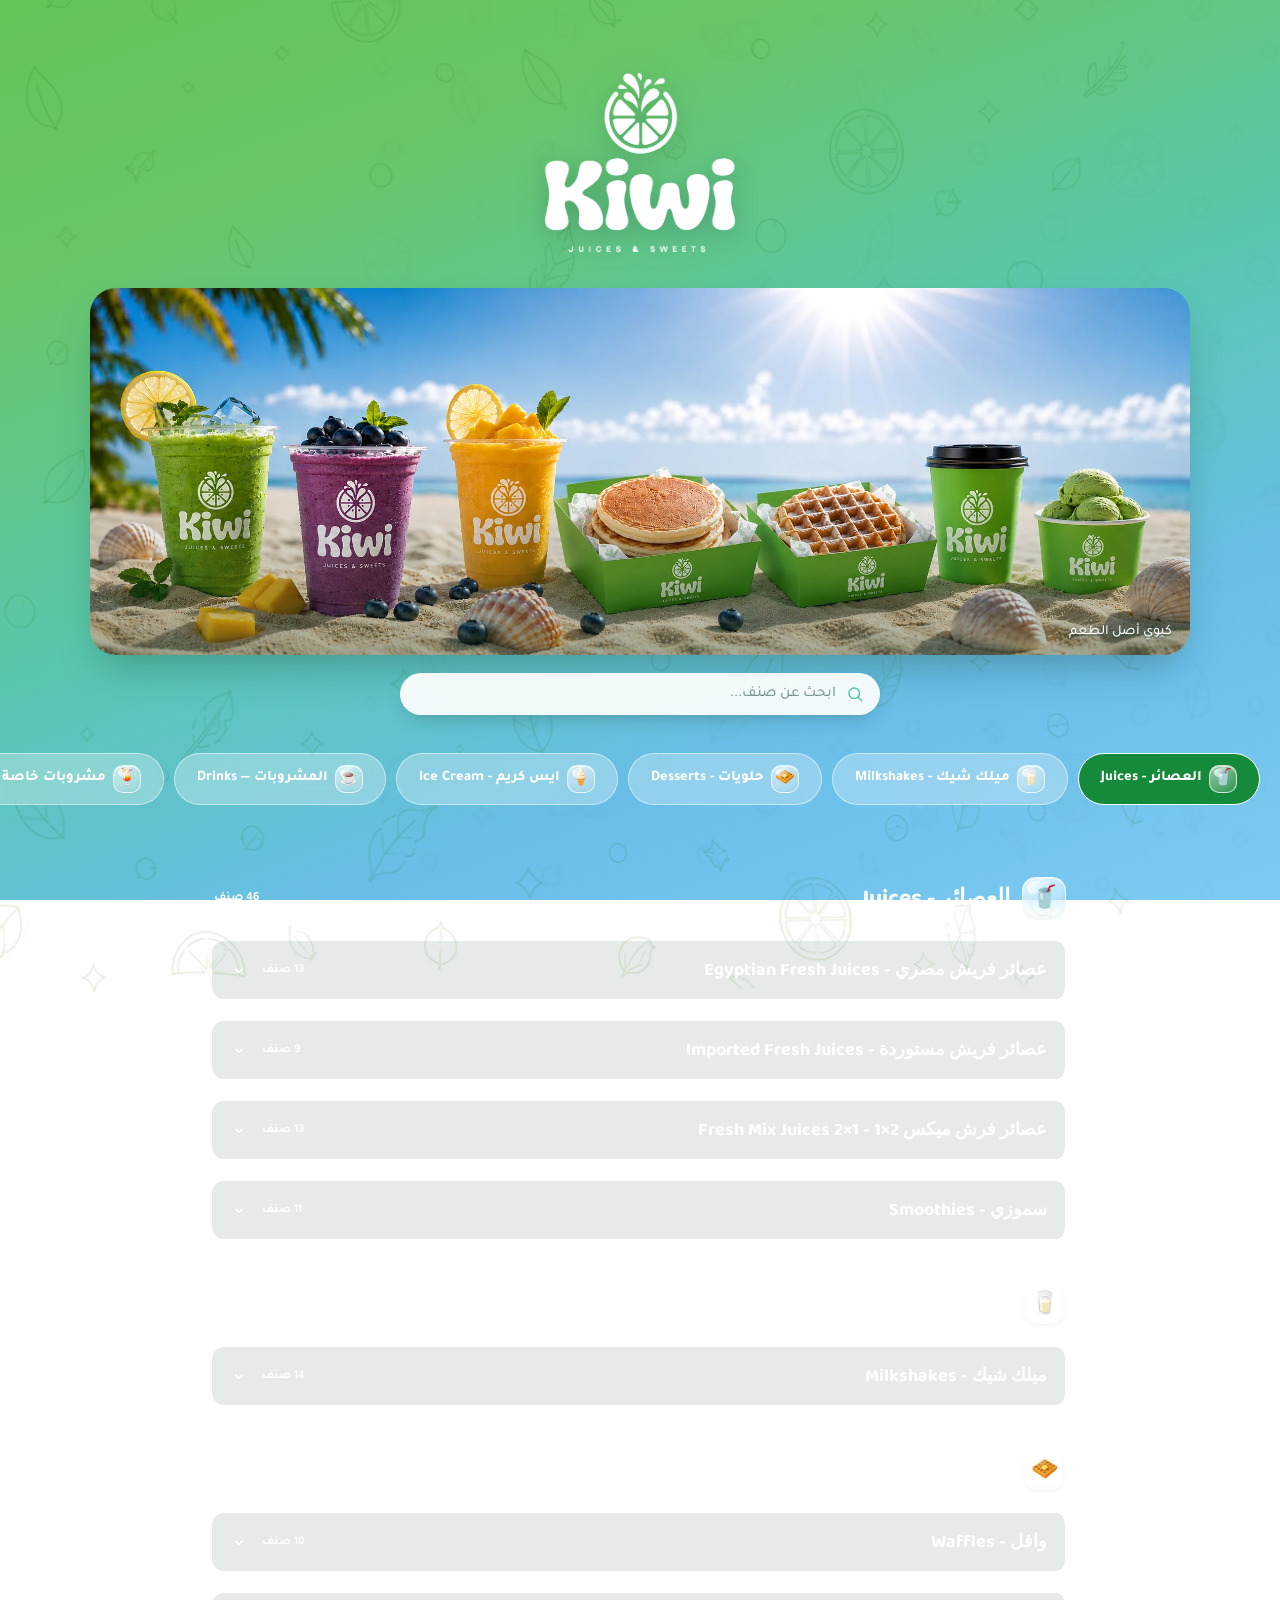
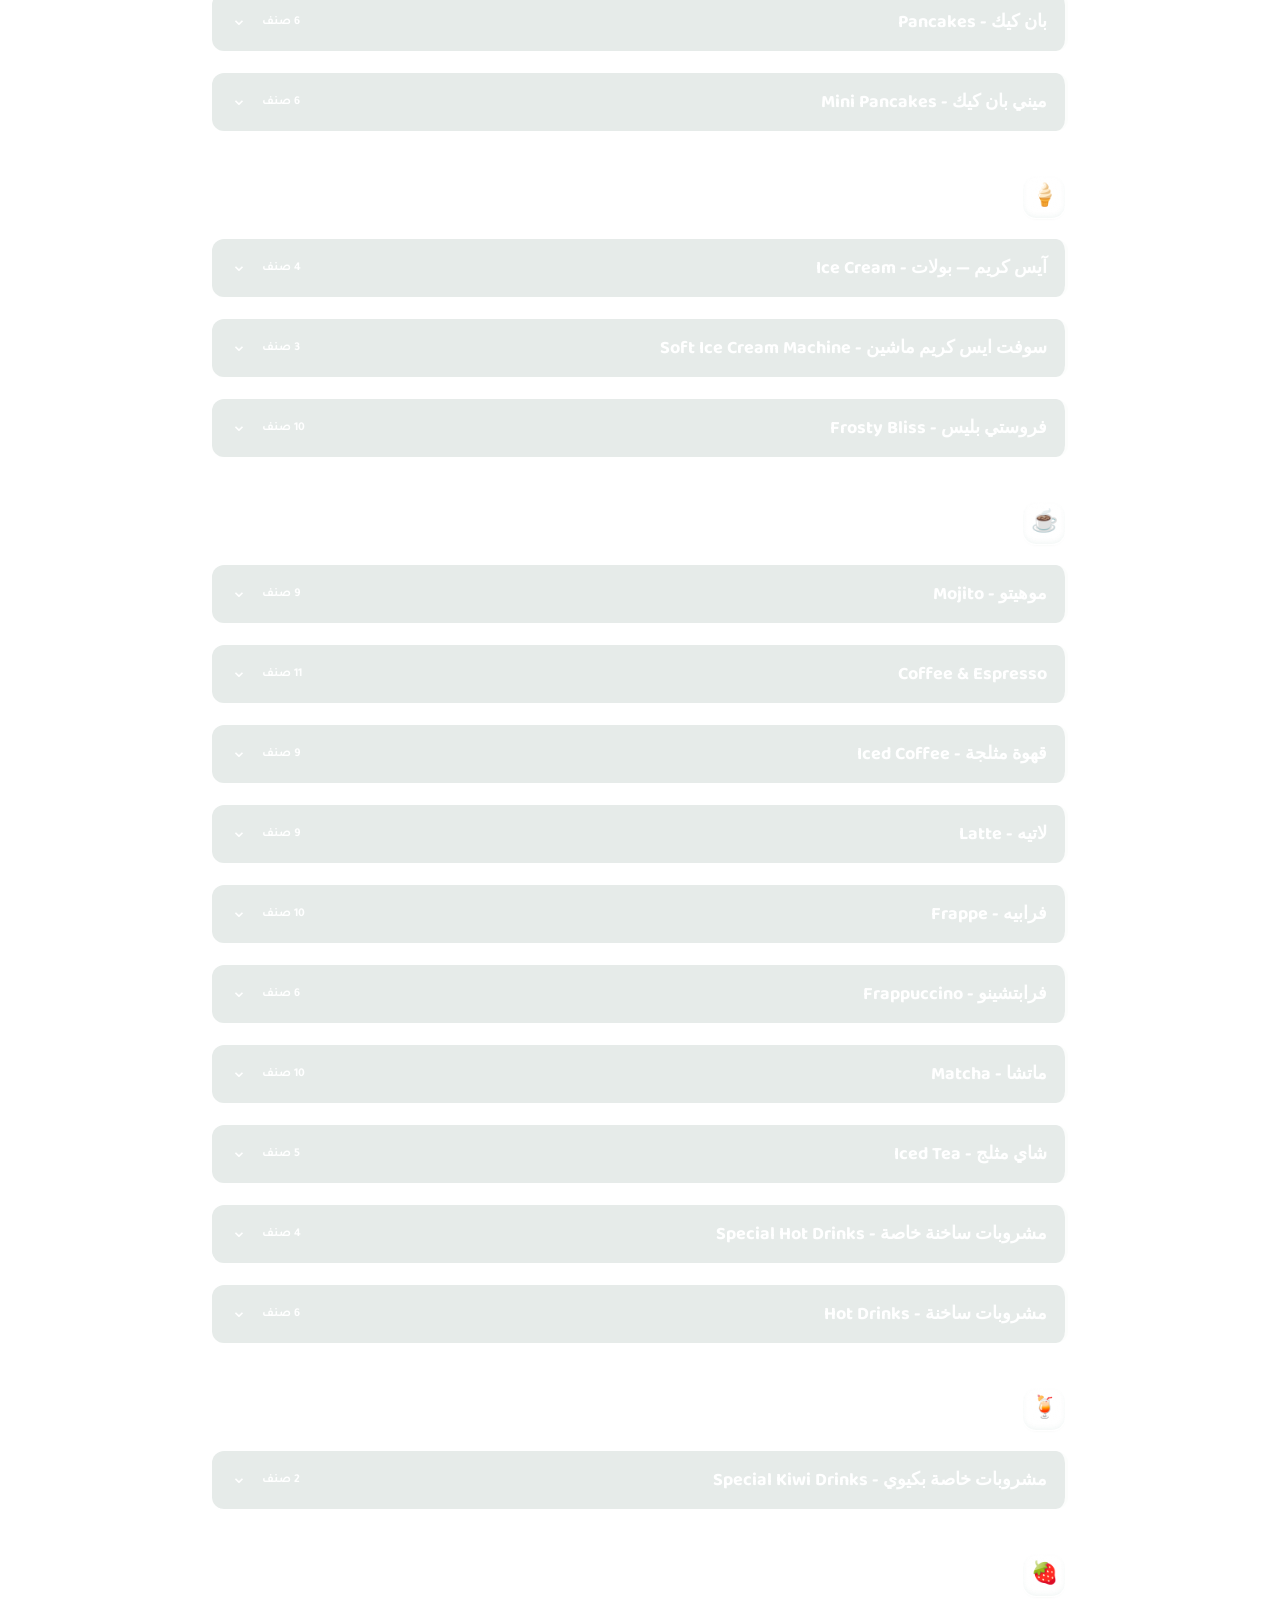
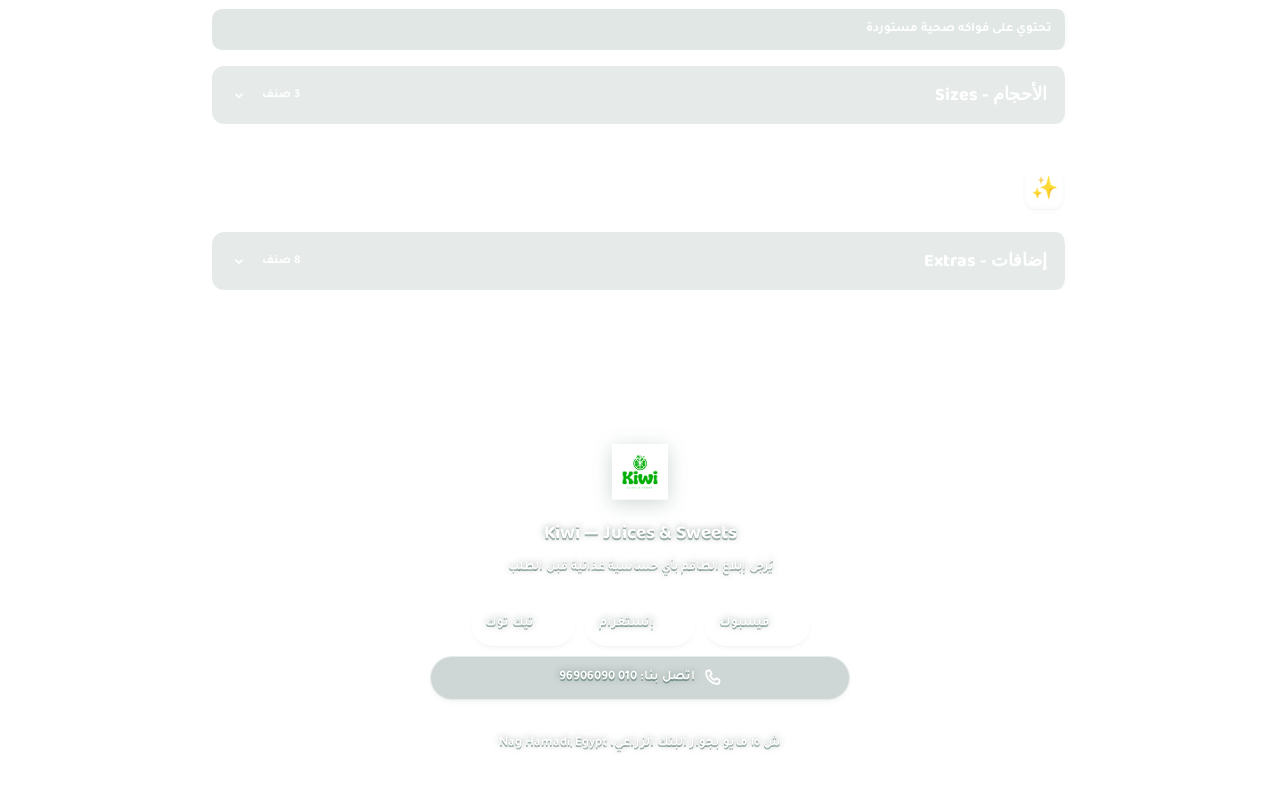
==== index.html @ bb111617 "Rename index.html.html to index.html" ====
<!DOCTYPE html>
<html lang="ar" dir="rtl">
<head>
<meta charset="UTF-8">
<meta name="viewport" content="width=device-width, initial-scale=1, viewport-fit=cover, interactive-widget=resizes-content">
<title>Kiwi | Juices & Sweets</title>
<meta name="description" content="منيو Kiwi للعصائر والحلويات: عصائر فريش، سموزي، ميلك شيك، وافل، بان كيك، آيس كريم، قهوة ومشروبات ساخنة وباردة. ش ١٥ مايو بجوار البنك الزراعي، نجع حمادي.">
<link rel="canonical" href="https://realworld-eduyppj8.manus.space/">
<meta property="og:type" content="website">
<meta property="og:title" content="Kiwi | Juices & Sweets">
<meta property="og:description" content="منيو Kiwi للعصائر والحلويات: عصائر فريش، سموزي، ميلك شيك، وافل، بان كيك، آيس كريم، قهوة ومشروبات.">
<meta property="og:image" content="https://realworld-eduyppj8.manus.space[data-uri]">
<meta property="og:url" content="https://realworld-eduyppj8.manus.space/">
<meta property="og:locale" content="ar_EG">
<meta name="twitter:card" content="summary_large_image">
<meta name="twitter:title" content="Kiwi | Juices & Sweets">
<meta name="twitter:description" content="منيو Kiwi للعصائر والحلويات">
<meta name="twitter:image" content="https://realworld-eduyppj8.manus.space[data-uri]">
<link rel="icon" type="image/webp" href="[data-uri]">
<link rel="preconnect" href="https://fonts.googleapis.com">
<link href="https://fonts.googleapis.com/css2?family=Baloo+2:wght@500;600;700;800&family=Tajawal:wght@300;400;500;700&display=swap" rel="stylesheet">
<link rel="stylesheet" href="kiwi-menu.css?v=price-icons-2">
</head>
<body>

  <!-- HERO -->
  <section class="hero">
    <div class="logo-wrap">
      <img src="[data-uri]" alt="شعار كيوي" loading="eager" fetchpriority="high" decoding="async">
    </div>

    <div class="hero-photo">
      <img src="[data-uri]" alt="غلاف عصائر وحلويات كيوي على الشاطئ" loading="eager" fetchpriority="high" decoding="async">
      <div class="hero-caption">كيوي أصل الطعم</div>
    </div>
  </section>

  <!-- SEARCH -->
  <div class="search-wrap">
    <div class="search-box">
      <svg class="search-icon" width="18" height="18" viewBox="0 0 24 24" fill="none" aria-hidden="true">
        <circle cx="11" cy="11" r="7" stroke="currentColor" stroke-width="2"/>
        <line x1="16.65" y1="16.65" x2="21" y2="21" stroke="currentColor" stroke-width="2" stroke-linecap="round"/>
      </svg>
      <input type="search" id="menuSearch" class="search-input" placeholder="ابحث عن صنف..." aria-label="ابحث في المنيو" autocomplete="off" enterkeyhint="search">
      <button type="button" id="searchClear" class="search-clear" aria-label="مسح البحث" hidden>✕</button>
    </div>
    <p id="searchStatus" class="search-status" role="status" aria-live="polite" hidden></p>
  </div>

  <!-- NAV -->
  <nav class="nav-pills" id="navPills" aria-label="أقسام المنيو"></nav>
  <main class="menu-wrap" id="menuWrap" aria-live="polite">
    <div class="menu-loading">جارِ تحميل المنيو…</div>
  </main>


  <footer class="footer">
    <img class="footer-logo" src="[data-uri]" alt="Kiwi">
    <div class="footer-brand">Kiwi — Juices &amp; Sweets</div>
    <p class="footer-note">يُرجى إبلاغ الطاقم بأي حساسية غذائية قبل الطلب</p>
    <div class="footer-contact" aria-label="روابط التواصل">
      <a href="https://www.facebook.com/kiwi1.eg/" target="_blank" rel="noopener noreferrer" aria-label="صفحة Kiwi على فيسبوك">
        <svg viewBox="0 0 24 24" aria-hidden="true"><path d="M13.7 21v-8h2.7l.4-3.1h-3.1V8c0-.9.3-1.6 1.7-1.6h1.8V3.6c-.3 0-1.4-.1-2.5-.1-2.5 0-4.2 1.5-4.2 4.3v2.1H7.7V13h2.8v8h3.2Z"/></svg>
        <span>فيسبوك</span>
      </a>
      <a href="https://www.instagram.com/kiwi1.eg/" target="_blank" rel="noopener noreferrer" aria-label="صفحة Kiwi على إنستغرام">
        <svg viewBox="0 0 24 24" aria-hidden="true"><path d="M7.3 2h9.4A5.3 5.3 0 0 1 22 7.3v9.4a5.3 5.3 0 0 1-5.3 5.3H7.3A5.3 5.3 0 0 1 2 16.7V7.3A5.3 5.3 0 0 1 7.3 2Zm-.2 2A3.1 3.1 0 0 0 4 7.1v9.8A3.1 3.1 0 0 0 7.1 20h9.8a3.1 3.1 0 0 0 3.1-3.1V7.1A3.1 3.1 0 0 0 16.9 4H7.1Zm10.6 1.5a1.25 1.25 0 1 1 0 2.5 1.25 1.25 0 0 1 0-2.5ZM12 6.7a5.3 5.3 0 1 1 0 10.6 5.3 5.3 0 0 1 0-10.6Zm0 2A3.3 3.3 0 1 0 12 15.3 3.3 3.3 0 0 0 12 8.7Z"/></svg>
        <span>إنستغرام</span>
      </a>
      <a href="https://www.tiktok.com/@kiwi1.eg" target="_blank" rel="noopener noreferrer" aria-label="حساب Kiwi على تيك توك">
        <svg viewBox="0 0 24 24" aria-hidden="true"><path d="M16.6 3c.4 2.7 1.9 4.3 4.4 4.5v3.1c-1.7.1-3.2-.4-4.4-1.3v6.5a6.4 6.4 0 1 1-5.5-6.3v3.2a3.3 3.3 0 1 0 2.4 3.2V3h3.1Z"/></svg>
        <span>تيك توك</span>
      </a>
      <a class="phone-link" href="tel:+201096906090" aria-label="اتصل على 01096906090">
        <svg viewBox="0 0 24 24" aria-hidden="true"><path d="M5.1 3.8 8 3.1c.6-.1 1.1.2 1.3.7l1.4 3.2c.2.5.1 1-.3 1.3L8.8 9.7a14 14 0 0 0 5.5 5.5l1.4-1.6c.3-.4.8-.5 1.3-.3l3.2 1.4c.5.2.8.8.7 1.3l-.7 2.9c-.1.5-.5.9-1.1 1C11 20.7 3.3 13 4.1 4.9c.1-.6.5-1 1-1.1Z"/></svg>
        <span>اتصل بنا: 010 96906090</span>
      </a>
    </div>
    <p class="footer-address" dir="auto" aria-label="عنوان الفرع">ش ١٥ مايو بجوار البنك الزراعي، Nag Hamadi, Egypt</p>
  </footer>

<script>
const escapeHtml = (value) => String(value).replace(/[&<>'"]/g, char => ({'&':'&amp;','<':'&lt;','>':'&gt;',"'":'&#39;','"':'&quot;'}[char]));

  async function loadMenu() {
    const menuWrap = document.getElementById('menuWrap');
    const navPills = document.getElementById('navPills');
    try {
      const menu = window.__KIWI_MENU__ = [{"id":"juices","name":"العصائر - Juices","emoji":"🥤","sections":[{"name":"عصائر فريش مصري - Egyptian Fresh Juices","items":[{"name":"ليمون","price":40},{"name":"ليمون نعناع","price":45},{"name":"شمام","price":45},{"name":"كنتلوب","price":45},{"name":"موز","price":50},{"name":"كنتلوب حليب","price":50},{"name":"جوافة","price":55},{"name":"موز حليب","price":55},{"name":"برتقال","price":55},{"name":"مانجو","price":60},{"name":"فراولة","price":60},{"name":"بطيخ","price":60},{"name":"رمان","price":65}]},{"name":"عصائر فريش مستوردة - Imported Fresh Juices","items":[{"name":"عنب","price":80},{"name":"خوخ","price":80},{"name":"عصير تفاح احمر","price":80},{"name":"افوكادو سادة","price":85},{"name":"افوكادو عسل","price":90},{"name":"افوكادو مكسرات","price":95},{"name":"اناناس","price":100},{"name":"كيوي سادة","price":110},{"name":"كيوي حليب","price":115}]},{"name":"عصائر فرش ميكس 2×1 - Fresh Mix Juices 2×1","items":[{"name":"موز كنتلوب","price":55},{"name":"مانجو فراولة","price":60},{"name":"مانجو جوافة","price":60},{"name":"مانجو بطيخ","price":60},{"name":"بطيخ نعناع","price":60},{"name":"برتقال رمان","price":70},{"name":"اناناس برتقال","price":80},{"name":"اناناس رمان","price":80},{"name":"كيوي مانجو","price":80},{"name":"خوخ مانجو","price":80},{"name":"افوكادو فراولة","price":80},{"name":"افوكادو مانجو","price":80},{"name":"افوكادو موز","price":80}]},{"name":"سموزي - Smoothies","items":[{"name":"ليمون نعناع","price":40},{"name":"مانجو","price":55},{"name":"بطيخ نعناع","price":55},{"name":"فراولة","price":55},{"name":"سموزي بلوبيري","price":60},{"name":"خوخ مانجو","price":75},{"name":"خوخ","price":75},{"name":"عنب","price":75},{"name":"كيوي مانجو","price":75},{"name":"اناناس","price":90},{"name":"كيوي","price":100}]}],"count":46},{"id":"milkshakes","name":"ميلك شيك - Milkshakes","emoji":"🥛","sections":[{"name":"ميلك شيك - Milkshakes","items":[{"name":"ميلك شيك شيكولاته","price":70},{"name":"ميلك شيك فراولة","price":70},{"name":"ميلك شيك مانجو","price":70},{"name":"ميلك شيك فانيليا","price":70},{"name":"ميلك شيك توت","price":70},{"name":"ميلك شيك خوخ","price":75},{"name":"ميلك شيك نوتيلا","price":75},{"name":"ميلك شيك بسكوت اوريو","price":75},{"name":"ميلك شيك بسكوت كوكيز","price":80},{"name":"ميلك شيك بسكوت كيت كات","price":80},{"name":"ميلك شيك بسكوت كيندر","price":85},{"name":"ميلك شيك بسكوت جلاكسي","price":85},{"name":"ميلك شيك بسكوت سنيكرز","price":85},{"name":"ميلك شيك بسكوت بستاشيو","price":85}]}],"count":14},{"id":"desserts","name":"حلويات - Desserts","emoji":"🧇","sections":[{"name":"وافل - Waffles","items":[{"name":"وافل نوتيلا","price":65},{"name":"وافل وايت شوكليت","price":65},{"name":"وافل بلاك اند وايت","price":65},{"name":"وافل قشطة وعسل","price":65},{"name":"وافل لوتس","price":70},{"name":"وافل بستاشيو","price":75},{"name":"وافل صوص كيندر","price":75},{"name":"وافل ميكس صوص","price":90},{"name":"وافل فواكه","price":90},{"name":"وافل كيوي","price":100}]},{"name":"بان كيك - Pancakes","items":[{"name":"بان كيك نوتيلا","price":75},{"name":"بان كيك وايت شوكلت","price":75},{"name":"بان كيك لوتس","price":80},{"name":"بان كيك صوص كيندر","price":85},{"name":"بان كيك بستاشيو","price":90},{"name":"بان كيك ميكس (بستاشيو - كيندر - لوتس)","price":95}]},{"name":"ميني بان كيك - Mini Pancakes","items":[{"name":"ميني بان كيك نوتيلا","price":70},{"name":"ميني بان كيك وايت شوكلت","price":70},{"name":"ميني بان كيك لوتس","price":75},{"name":"ميني بان كيك كيندر","price":80},{"name":"ميني بان كيك بستاشيو","price":85},{"name":"ميني بان كيك ميكس (فستق - كيندر - لوتس)","price":90}]}],"count":22},{"id":"ice-cream","name":"ايس كريم - Ice Cream","emoji":"🍦","sections":[{"name":"آيس كريم — بولات - Ice Cream","items":[{"name":"فراولة","price":35,"extraPrice":15},{"name":"مانجا","price":35,"extraPrice":15},{"name":"فانليا","price":35,"extraPrice":15},{"name":"شوكلاته","price":35,"extraPrice":15}],"description":"سعر 2 بولا 35 + إضافة بولا 15 جنيه"},{"name":"سوفت ايس كريم ماشين - Soft Ice Cream Machine","items":[{"name":"ايس كريم سوفت فانيليا","price":45},{"name":"ايس كريم سوفت شكولاته","price":45},{"name":"ايس كريم سوفت ميكس","price":45}]},{"name":"فروستي بليس - Frosty Bliss","items":[{"name":"فروستي بليس فراولة","price":65},{"name":"فروستي بليس رمان","price":65},{"name":"فروستي بليس مانجو","price":65},{"name":"فروستي بليس صوص اوريو","price":65},{"name":"فروستي بليس بستاشيو","price":70},{"name":"فروستي بليس صوص كيندر","price":70},{"name":"فروستي بليس صوص جلاكسي","price":70},{"name":"فروستي بليس صوص سنيكرز","price":70},{"name":"فروستي بليس صوص كيت كات","price":70},{"name":"فروستي بليس لوتس","price":70}],"description":"منتج خاص بنا: سوفت آيس كريم مزين بصوصات متنوعة، مع إضافات من الفواكه أو الصوص والشوكولاتة حسب اختيار العميل. 🍦✨"}],"count":13},{"id":"coffee","name":"المشروبات — Drinks","emoji":"☕","sections":[{"name":"موهيتو - Mojito","items":[{"name":"موهيتو نعناع","price":55},{"name":"موهيتو فراولة","price":55},{"name":"موهيتو بلو كرواسو","price":55},{"name":"موهيتو رمان","price":55},{"name":"موهيتو بطيخ","price":55},{"name":"موهيتو ميكس بيري","price":60},{"name":"موهيتو بلوبيري","price":60},{"name":"موهيتو خوخ","price":60},{"name":"موهيتو باشون","price":60}]},{"name":"Coffee & Espresso","items":[{"name":"قهوة تركي","price":30},{"name":"قهوة فرنساوي","price":40},{"name":"قهوة كراميل","price":40},{"name":"اسبريسو سينجل","price":50},{"name":"اسبريسو دبل","price":60},{"name":"امريكانو","price":60},{"name":"ميكاتو","price":60},{"name":"كراميل ميكاتو","price":70},{"name":"كابتشينو","price":70},{"name":"فلات وايت","price":70},{"name":"كورتادو","price":70}]},{"name":"قهوة مثلجة - Iced Coffee","items":[{"name":"ايس امريكانو","price":60},{"name":"ايس شوكلت لاتيه","price":65},{"name":"ايس لاتيه","price":65},{"name":"ايس وايت شوكليت لاتيه","price":70},{"name":"ايس موكا","price":75},{"name":"ايس كراميل لاتيه","price":75},{"name":"ايس ستروبري لاتيه","price":75},{"name":"ايس اسبانش لاتيه","price":80},{"name":"ايس بستاشيو لاتيه","price":85}]},{"name":"لاتيه - Latte","items":[{"name":"لاتيه","price":60},{"name":"لاتيه كراميل","price":70},{"name":"لاتيه بندق","price":70},{"name":"لاتيه فانيليا","price":70},{"name":"لاتيه موكا","price":70},{"name":"لاتيه لوتس","price":75},{"name":"لاتيه وايت","price":75},{"name":"لاتيه بستاشيو","price":80},{"name":"لاتيه اسبانش","price":80}]},{"name":"فرابيه - Frappe","items":[{"name":"فرابي لاتيه","price":70},{"name":"فرابي موكا","price":75},{"name":"فرابي كراميل","price":75},{"name":"فرابي وايت شوكليت","price":75},{"name":"فرابي فانيليا","price":75},{"name":"فرابي لوتس","price":80},{"name":"فرابي اوريو","price":80},{"name":"فرابي بستاشيو","price":80},{"name":"فرابي نوتيلا","price":80},{"name":"فرابي اسبانش","price":80}]},{"name":"فرابتشينو - Frappuccino","items":[{"name":"فرابتشينو فانليا","price":90},{"name":"فرابتشينو كراميل","price":90},{"name":"فرابتشينو موكا","price":90},{"name":"فرابتشينو وايت","price":90},{"name":"فرابتشينو لوتس","price":90},{"name":"فرابتشينو نوتيلا","price":90}]},{"name":"ماتشا - Matcha","items":[{"name":"ماتشا فانيليا","price":70},{"name":"ماتشا وايت","price":70},{"name":"ماتشاا لاتيه","price":70},{"name":"ماتشا بلوبيري","price":75},{"name":"ماتشا كراميل","price":75},{"name":"ماتشا اسبانش","price":80},{"name":"ماتشا بستاشبو","price":80},{"name":"ماتشا باشون فروت","price":80},{"name":"ماتشا خوخ","price":80},{"name":"ماتشا مانجو","price":80}]},{"name":"شاي مثلج - Iced Tea","items":[{"name":"شاي مثلج مانجو","price":50},{"name":"شاي مثلج خوخ","price":50},{"name":"شاي مثلج فراولة","price":50},{"name":"شاي مثلج باشون","price":50},{"name":"شاي مثلج بلوبيري","price":50}]},{"name":"مشروبات ساخنة خاصة - Special Hot Drinks","items":[{"name":"هوت سيدر","price":60},{"name":"هوت سيدر اناناس","price":60},{"name":"هوت شوكلت","price":65},{"name":"هوت شوكلت وايت","price":70}]},{"name":"مشروبات ساخنة - Hot Drinks","items":[{"name":"شاي","price":20},{"name":"كركديه","price":20},{"name":"يانسون","price":20},{"name":"ليمون سخن","price":20},{"name":"شاي اخضر","price":20},{"name":"نعناع سخن","price":20}]}],"count":78},{"id":"special-kiwi-drinks","name":"مشروبات خاصة بكيوي - Special Kiwi Drinks","emoji":"🍹","sections":[{"name":"مشروبات خاصة بكيوي - Special Kiwi Drinks","items":[{"name":"الإمبراطور","price":95},{"name":"كاندي كلاود","price":95}]}],"count":2},{"id":"extras","name":"اضافات - Extras","emoji":"✨","sections":[{"name":"إضافات - Extras","items":[{"name":"مياه صغيرة","price":10},{"name":"نوتيلا","price":10},{"name":"عسل","price":10},{"name":"اضافات فواكه","price":15},{"name":"مكسرات اكسترا","price":25},{"name":"قطع فواكه مستوردة","price":30},{"name":"كاجو","price":30},{"name":"بستاشيو","price":30}]}],"count":8}];

      const fruitSaladCategory = {
        id: 'fruit-salad',
        name: 'سلطة فواكه - Fruit Salad',
        emoji: '🍓',
        description: 'تحتوي على فواكه صحية مستوردة',
        count: 3,
        sections: [{
          name: 'الأحجام - Sizes',
          items: [
            { name: 'سلطة فواكه EXTRA BIG', price: 200, note: 'تحتوي على كيلو من الفواكه الصحية المستوردة' },
            { name: 'سلطة فواكه BIG', price: 100, note: 'تحتوي على نصف كيلو من الفواكه الصحية المستوردة' },
            { name: 'سلطة فواكه SMALL', price: 65 }
          ]
        }]
      };
      menu.splice(menu.findIndex(category => category.id === 'extras'), 0, fruitSaladCategory);

      navPills.innerHTML = menu.map((category, index) => `
        <button class="pill${index === 0 ? ' active' : ''}" type="button" data-target="${category.id}">
          <span class="emoji">${category.emoji}</span>${escapeHtml(category.name)}
        </button>`).join('');

      // ثبات نقطة بداية شريط الأقسام عند اليمين في اختلافات RTL بين Safari وChrome وFirefox.
      const getRtlScrollType = () => {
        const probe = document.createElement('div');
        const content = document.createElement('div');
        probe.dir = 'rtl';
        probe.style.cssText = 'position:absolute;top:-9999px;width:4px;height:1px;overflow:scroll;visibility:hidden;';
        content.style.width = '8px';
        probe.appendChild(content);
        document.body.appendChild(probe);
        let type;
        if (probe.scrollLeft > 0) {
          type = 'default';
        } else {
          probe.scrollLeft = 1;
          type = probe.scrollLeft === 0 ? 'negative' : 'reverse';
        }
        probe.remove();
        return type;
      };
      const placeCategoryStripAtRight = () => {
        if (getComputedStyle(navPills).direction !== 'rtl') return;
        const maxScroll = Math.max(0, navPills.scrollWidth - navPills.clientWidth);
        navPills.scrollLeft = getRtlScrollType() === 'default' ? maxScroll : 0;
      };
      let categoryStripTouched = false;
      navPills.addEventListener('pointerdown', () => { categoryStripTouched = true; }, { passive:true });
      navPills.addEventListener('touchstart', () => { categoryStripTouched = true; }, { passive:true });
      const scheduleCategoryStripStart = () => {
        const raf = window.requestAnimationFrame || (callback => window.setTimeout(callback, 16));
        raf(() => raf(placeCategoryStripAtRight));
      };
      scheduleCategoryStripStart();
      window.addEventListener('resize', () => {
        if (!categoryStripTouched) scheduleCategoryStripStart();
      }, { passive:true });

      menuWrap.innerHTML = menu.map(category => `
        <section class="section" id="${category.id}">
          <div class="section-head">
            <div class="section-emoji">${category.emoji}</div>
            <h2 class="section-title">${escapeHtml(category.name)}</h2>
            <div class="section-count">${category.count} صنف</div>
          </div>
          ${category.description ? `<div class="section-description" role="note">${escapeHtml(category.description)}</div>` : ''}
          ${category.sections.map((subsection, subsectionIndex) => `
            <section class="subsection">
              <button class="subsection-head" type="button" aria-expanded="false" aria-controls="${category.id}-subsection-${subsectionIndex}">
                <h3 class="subsection-title">${escapeHtml(subsection.name)}</h3>
                <span class="subsection-count">${subsection.items.length} صنف</span>
                <span class="subsection-toggle" aria-hidden="true">⌄</span>
              </button>
              <div class="subsection-items" id="${category.id}-subsection-${subsectionIndex}" hidden>
                ${subsection.name.startsWith('عصائر فريش مستوردة -') ? '<div class="price-note" role="note">الأسعار متغيرة نسبيًا حسب سوق الفواكه المستوردة، وتُراجع كل أسبوعين.</div>' : ''}
                ${subsection.description ? `<div class="subsection-description${subsection.name === 'آيس كريم — بولات - Ice Cream' ? ' scoop-price-description' : ''}" role="note">${escapeHtml(subsection.description)}</div>` : ''}
                <div class="card-grid">
                ${subsection.items.map(item => `
                  <article class="item reveal" tabindex="0" role="button" aria-expanded="false" data-item-name="${escapeHtml(item.name)}">
                    <div class="item-row">
                      <div class="item-name-wrap"><span class="dot"></span><span class="item-name-block"><span class="item-name">${escapeHtml(item.name)}</span>${item.note ? `<span class="item-inline-note">${escapeHtml(item.note)}</span>` : ''}</span></div>
                      <div class="item-price-wrap">${subsection.name === 'آيس كريم — بولات - Ice Cream' ? '' : item.extraPrice ? `<span class="item-price scoop-price-summary"><span class="scoop-price-base">2 بولا ${item.price} <em>جنيه</em></span><span class="scoop-price-extra">+ إضافة بولا ${item.extraPrice} <em>جنيه</em></span></span>` : category.id === 'juices' && !subsection.name.startsWith('سموزي -') ? `<span class="item-price item-price-pair"><span class="price-option price-option-cup" aria-label="سعر الكوب"><svg class="price-icon" viewBox="0 0 24 24" aria-hidden="true" focusable="false"><path d="M5.5 6.5h13l-1.3 13h-10l-1.7-13Z"></path><path d="M5 5h14M7.5 10.5h9"></path></svg><span class="price-value">${item.price} <small>جنيه</small></span></span><i class="price-divider" aria-hidden="true"></i><span class="price-option price-option-liter" aria-label="سعر اللتر"><svg class="price-icon" viewBox="0 0 24 24" aria-hidden="true" focusable="false"><path d="M9 3h6v3l1.5 2.5v10A2.5 2.5 0 0 1 14 21h-4a2.5 2.5 0 0 1-2.5-2.5v-10L9 6V3Z"></path><path d="M9 7.5h6M8 12h8"></path></svg><span class="price-value">${item.price * 2} <small>لتر</small></span></span></span>` : `<span class="item-price">${item.price} <small>جنيه</small></span>`}<span class="chevron"></span></div>
                    </div>
                    <div class="item-desc">${escapeHtml(item.description || subsection.name)}</div>
                  </article>`).join('')}
                </div>
              </div>
            </section>`).join('')}
        </section>`).join('');
    } catch (error) {
      menuWrap.innerHTML = '<div class="menu-loading">تعذر تحميل المنيو. يرجى تحديث الصفحة.</div>';
      console.error('Kiwi menu: render failed', error);
      return;
    }

    try {
      document.querySelectorAll('.item').forEach(item => {
        const toggle = () => {
          const open = item.classList.toggle('open');
          item.setAttribute('aria-expanded', String(open));
        };
        item.addEventListener('click', toggle);
        item.addEventListener('keydown', event => {
          if (event.key === 'Enter' || event.key === ' ') { event.preventDefault(); toggle(); }
        });
      });

      const raf = window.requestAnimationFrame || (cb => window.setTimeout(cb, 16));
      const now = () => (window.performance && performance.now) ? performance.now() : Date.now();
      const subsectionHeads = document.querySelectorAll('.subsection-head');
      const keepSubsectionPosition = (button, duration) => {
        const initialTop = button.getBoundingClientRect().top;
        const finishAt = now() + duration;
        const compensate = () => {
          const delta = button.getBoundingClientRect().top - initialTop;
          if (Math.abs(delta) > 0.5) window.scrollBy(0, delta);
          if (now() < finishAt) raf(compensate);
        };
        raf(compensate);
      };
      const closeSubsection = button => {
        const panel = document.getElementById(button.getAttribute('aria-controls'));
        if (button.getAttribute('aria-expanded') !== 'true') return;
        button.setAttribute('aria-expanded', 'false');
        panel.classList.remove('open');
        window.setTimeout(() => {
          if (button.getAttribute('aria-expanded') === 'false') panel.hidden = true;
        }, 270);
      };

      subsectionHeads.forEach(button => {
        const panel = document.getElementById(button.getAttribute('aria-controls'));
        button.addEventListener('click', () => {
          const expanded = button.getAttribute('aria-expanded') === 'true';
          const nextExpanded = !expanded;

          if (!nextExpanded) {
            closeSubsection(button);
            return;
          }

          // يسمح النظام الجديد بفتح عدة أقسام فرعية معًا؛ لا نغلق أي قسم آخر.
          button.setAttribute('aria-expanded', 'true');

          panel.hidden = false;
          raf(() => panel.classList.add('open'));
        });
      });

      const pills = document.querySelectorAll('.pill');
      const sections = document.querySelectorAll('.section');

      // التمرير الأفقي يترك للمتصفح ليعمل طبيعيًا في RTL؛ الضغط وحده ينتقل للقسم.
      const scrollToSection = (targetId) => {
        const target = document.getElementById(targetId);
        if (!target) return;
        const supportsSmooth = 'scrollBehavior' in document.documentElement.style;
        try {
          target.scrollIntoView(supportsSmooth ? {behavior:'smooth', block:'start'} : true);
        } catch (scrollError) {
          target.scrollIntoView(true);
        }
      };
      pills.forEach(pill => pill.addEventListener('click', () => scrollToSection(pill.dataset.target)));
    } catch (error) {
      // المنيو والفتح/الطي ظهرا بنجاح في الخطوة السابقة؛ فشل هنا يعطّل فقط
      // التنقل عبر أزرار الأقسام العلوية.
      console.error('Kiwi menu: nav pills setup failed (menu content is still visible)', error);
    }

    // تأثيرات بصرية اختيارية بحتة (تمييز القسم النشط + حركة ظهور تدريجية).
    // أي فشل هنا (مثلاً عدم توفر IntersectionObserver أو requestAnimationFrame
    // في بيئة معاينة مقيدة) يجب ألا يمنع ظهور المنيو أو تفاعل الفتح/الطي.
    try {
      const pills = document.querySelectorAll('.pill');
      const sections = document.querySelectorAll('.section');
      const raf = window.requestAnimationFrame || (cb => window.setTimeout(cb, 16));

      // تصميم Kiwi: يظل زر القسم المتوهج متطابقًا مع القسم الذي يقرأه الزائر فعليًا.
      const updateActivePill = () => {
        const readingLine = Math.max(0, navPills.getBoundingClientRect().bottom + 16);
        let currentSection = sections[0];
        sections.forEach(section => {
          if (section.getBoundingClientRect().top <= readingLine) currentSection = section;
        });
        pills.forEach(pill => pill.classList.toggle('active', pill.dataset.target === currentSection.id));
      };
      window.addEventListener('scroll', updateActivePill, {passive:true});
      window.addEventListener('resize', updateActivePill);
      raf(updateActivePill);
    } catch (error) {
      console.error('Kiwi menu: active-pill tracking failed (non-critical)', error);
    }

    try {
      if (typeof IntersectionObserver === 'function') {
        const revealObserver = new IntersectionObserver(entries => entries.forEach(entry => {
          if (entry.isIntersecting) { entry.target.classList.add('show'); revealObserver.unobserve(entry.target); }
        }), {threshold:0.08});
        document.querySelectorAll('.reveal').forEach(item => revealObserver.observe(item));
      } else {
        // لا يوجد دعم لـ IntersectionObserver: أظهر كل العناصر مباشرة بدل تركها مخفية.
        document.querySelectorAll('.reveal').forEach(item => item.classList.add('show'));
      }
    } catch (error) {
      console.error('Kiwi menu: reveal animation failed (non-critical)', error);
      document.querySelectorAll('.reveal').forEach(item => item.classList.add('show'));
    }
  }

  loadMenu();

  // ===== خاصية البحث داخل المنيو =====
  // تعمل على العناصر المرسومة بالفعل (بدون إعادة رسم)، وتفتح تلقائيًا
  // أي قسم فرعي مغلق يحتوي على نتيجة مطابقة، وتعيد حالته عند مسح البحث.
  try {
    const searchInput = document.getElementById('menuSearch');
    const searchClear = document.getElementById('searchClear');
    const searchStatus = document.getElementById('searchStatus');

    if (searchInput && searchClear && searchStatus && menuWrap) {
      const normalize = (text) => String(text || '')
        .toLowerCase()
        .replace(/[إأآا]/g, 'ا')
        .replace(/ى/g, 'ي')
        .replace(/ة/g, 'ه')
        .trim();

      // نتذكر أي أقسام فرعية كانت مفتوحة قبل البحث لإعادتها كما كانت بعد المسح.
      const subsectionsOpenedBySearch = new Set();

      const clearHighlights = () => {
        menuWrap.querySelectorAll('mark.search-highlight').forEach(mark => {
          const parent = mark.parentNode;
          if (!parent) return;
          parent.replaceChild(document.createTextNode(mark.textContent), mark);
          parent.normalize();
        });
      };

      const highlightMatch = (nameEl, rawQuery) => {
        const original = nameEl.textContent;
        const normalizedOriginal = normalize(original);
        const normalizedQuery = normalize(rawQuery);
        const idx = normalizedOriginal.indexOf(normalizedQuery);
        if (idx === -1 || !normalizedQuery) return;
        // الطول قد يختلف بسبب التطبيع (توحيد الألف/الهاء)، فنستخدم طول الاستعلام كتقريب آمن للعرض.
        const end = Math.min(original.length, idx + normalizedQuery.length);
        const before = original.slice(0, idx);
        const match = original.slice(idx, end);
        const after = original.slice(end);
        if (!match) return;
        nameEl.textContent = '';
        nameEl.appendChild(document.createTextNode(before));
        const mark = document.createElement('mark');
        mark.className = 'search-highlight';
        mark.textContent = match;
        nameEl.appendChild(mark);
        nameEl.appendChild(document.createTextNode(after));
      };

      const runSearch = (rawQuery) => {
        const query = rawQuery.trim();
        clearHighlights();
        searchClear.hidden = query.length === 0;

        if (!query) {
          menuWrap.querySelectorAll('[data-search-hidden]').forEach(el => el.removeAttribute('data-search-hidden'));
          subsectionsOpenedBySearch.forEach(panel => {
            const button = document.querySelector(`[aria-controls="${panel.id}"]`);
            if (button) {
              button.setAttribute('aria-expanded', 'false');
              panel.classList.remove('open');
              panel.hidden = true;
            }
          });
          subsectionsOpenedBySearch.clear();
          searchStatus.hidden = true;
          return;
        }

        const normalizedQuery = normalize(query);
        let matchCount = 0;

        menuWrap.querySelectorAll('.subsection').forEach(subsection => {
          const items = subsection.querySelectorAll('.item');
          let subsectionHasMatch = false;

          items.forEach(item => {
            const name = item.getAttribute('data-item-name') || '';
            const isMatch = normalize(name).indexOf(normalizedQuery) !== -1;
            if (isMatch) {
              item.removeAttribute('data-search-hidden');
              const nameEl = item.querySelector('.item-name');
              if (nameEl) highlightMatch(nameEl, query);
              matchCount++;
              subsectionHasMatch = true;
            } else {
              item.setAttribute('data-search-hidden', 'true');
            }
          });

          if (subsectionHasMatch) {
            subsection.removeAttribute('data-search-hidden');
            const panel = subsection.querySelector('.subsection-items');
            const button = subsection.querySelector('.subsection-head');
            if (panel && button && button.getAttribute('aria-expanded') !== 'true') {
              button.setAttribute('aria-expanded', 'true');
              panel.hidden = false;
              panel.classList.add('open');
              subsectionsOpenedBySearch.add(panel);
            }
          } else {
            subsection.setAttribute('data-search-hidden', 'true');
          }
        });

        searchStatus.hidden = false;
        searchStatus.textContent = matchCount > 0
          ? `${matchCount} صنف مطابق`
          : 'مفيش أصناف مطابقة، جرّب كلمة تانية';
      };

      let debounceTimer = null;
      searchInput.addEventListener('input', () => {
        clearTimeout(debounceTimer);
        debounceTimer = window.setTimeout(() => runSearch(searchInput.value), 120);
      });

      searchClear.addEventListener('click', () => {
        searchInput.value = '';
        runSearch('');
        searchInput.focus();
      });
    }
  } catch (error) {
    console.error('Kiwi menu: search feature failed (non-critical)', error);
  }

  // فقاعات الخلفية الزخرفية: تخطي إنشائها بالكامل لمن يفضّل تقليل الحركة،
  // بدل إنشائها ثم إيقاف حركتها فقط عبر CSS.
  const prefersReducedMotion = window.matchMedia && window.matchMedia('(prefers-reduced-motion: reduce)').matches;
  if (!prefersReducedMotion) {
    try {
      const sizes = [40,70,55,90,35,60];
      const fragment = document.createDocumentFragment();
      sizes.forEach((size, index) => {
        const bubble = document.createElement('div');
        bubble.className = 'bubble';
        bubble.style.width = size + 'px';
        bubble.style.height = size + 'px';
        bubble.style.left = (10 + index * 17) + '%';
        bubble.style.top = (5 + (index % 3) * 30) + '%';
        bubble.style.animationDuration = (7 + index * 1.3) + 's';
        bubble.style.animationDelay = (index * 0.4) + 's';
        fragment.appendChild(bubble);
      });
      document.body.appendChild(fragment);
    } catch (error) {
      console.error('Kiwi menu: decorative bubbles failed (non-critical)', error);
    }
  }
</script>
</body>
</html>
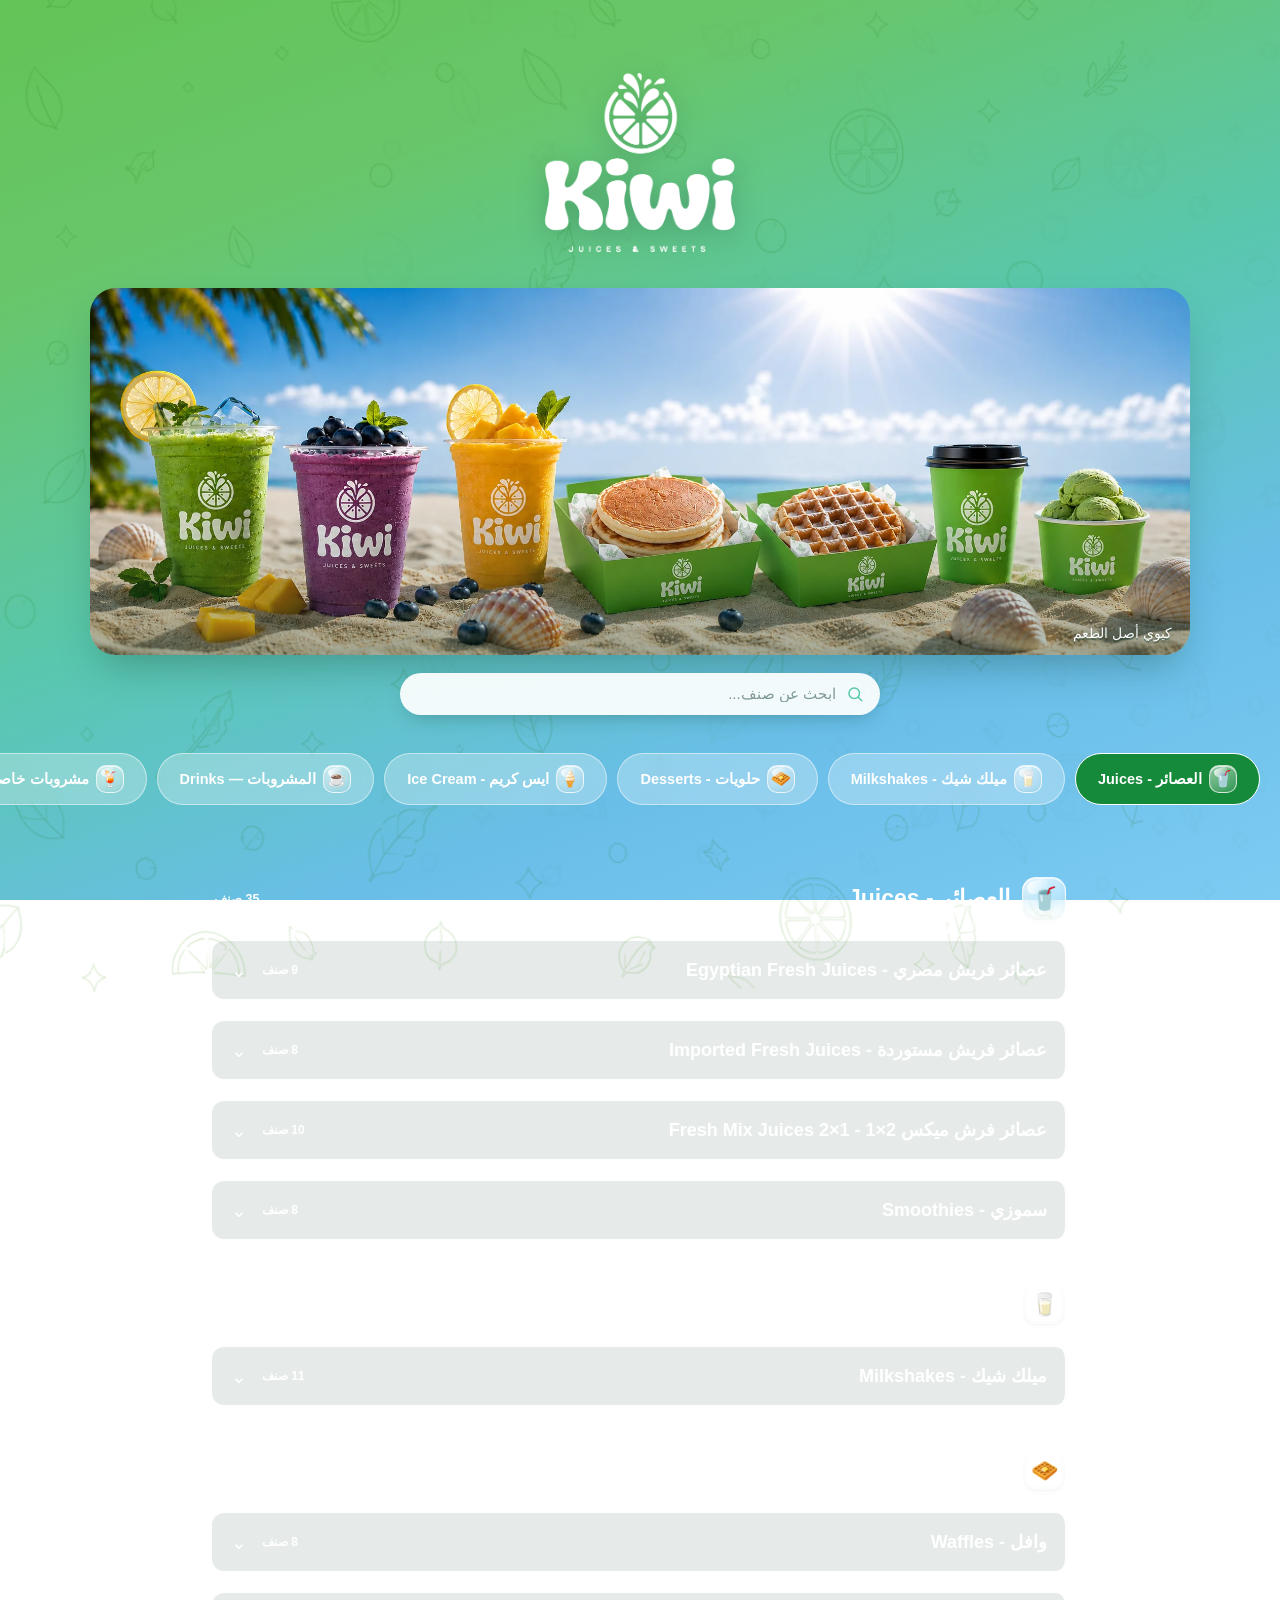
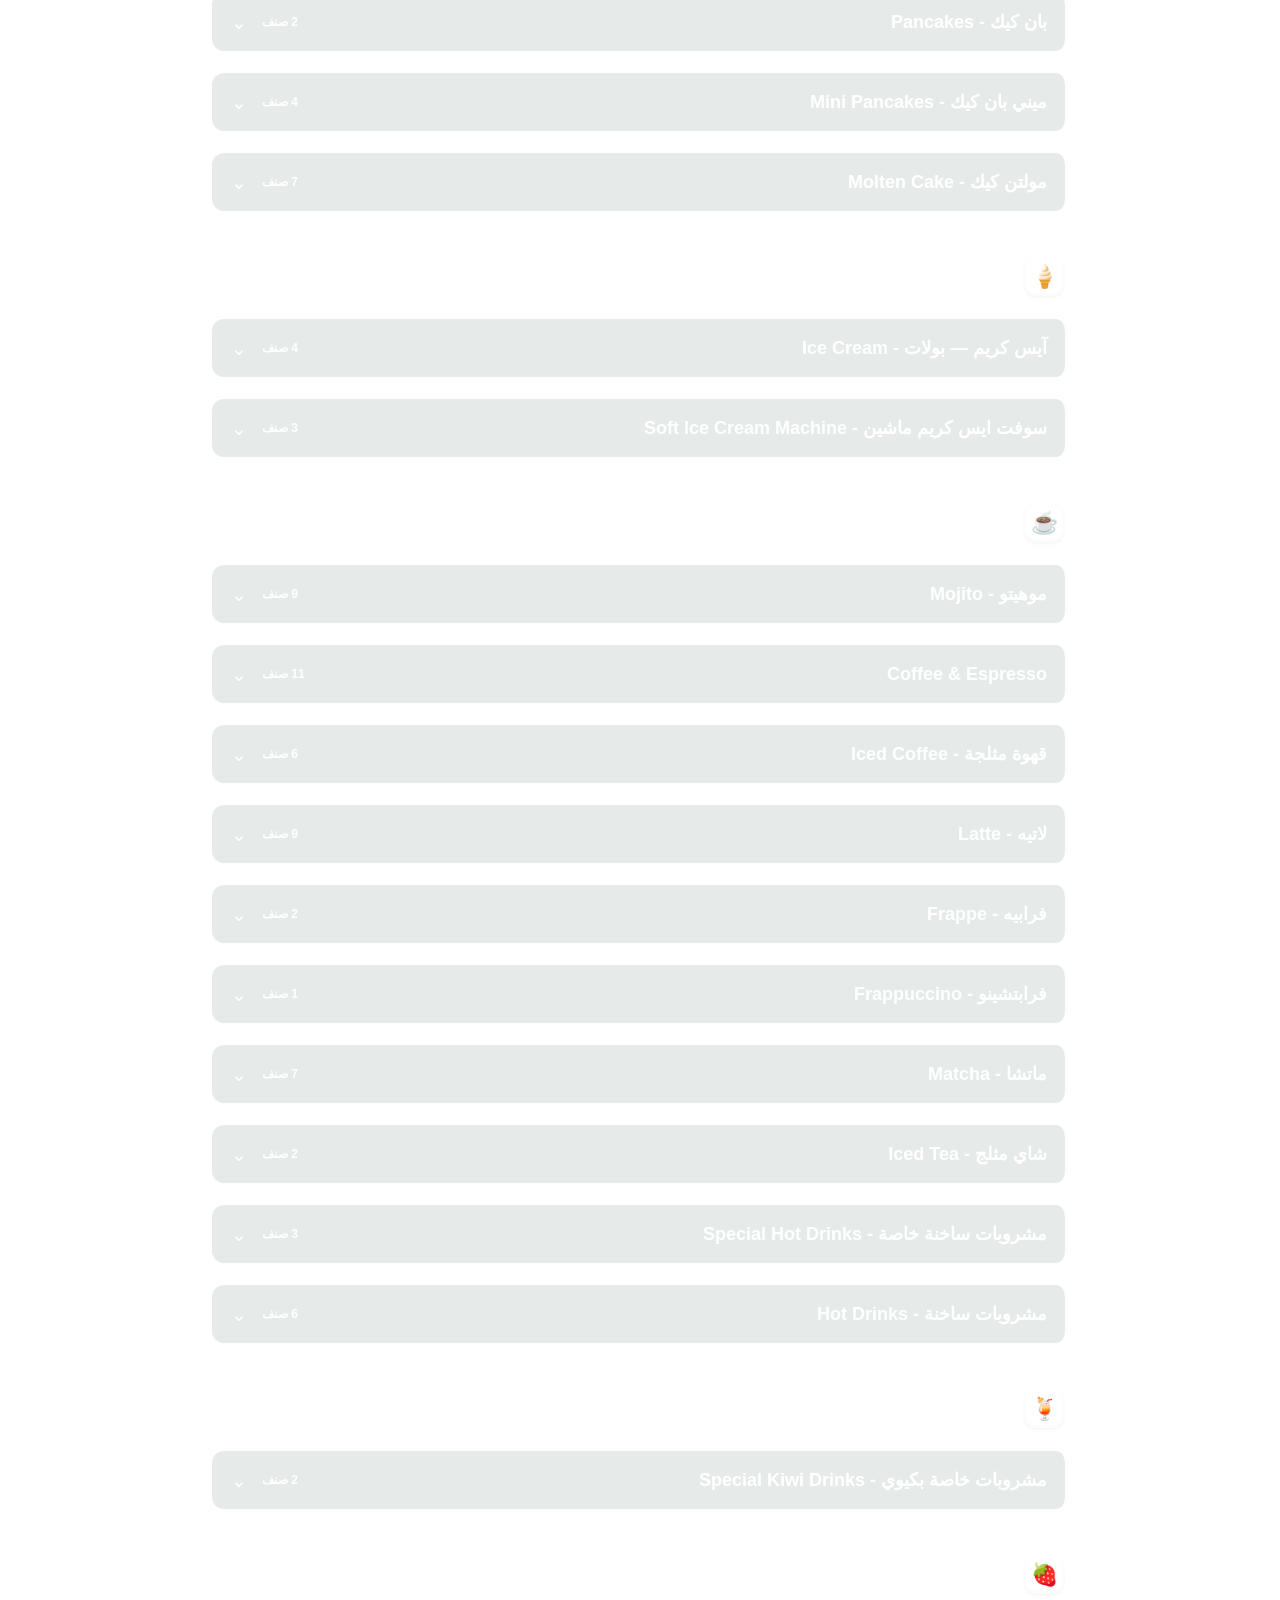
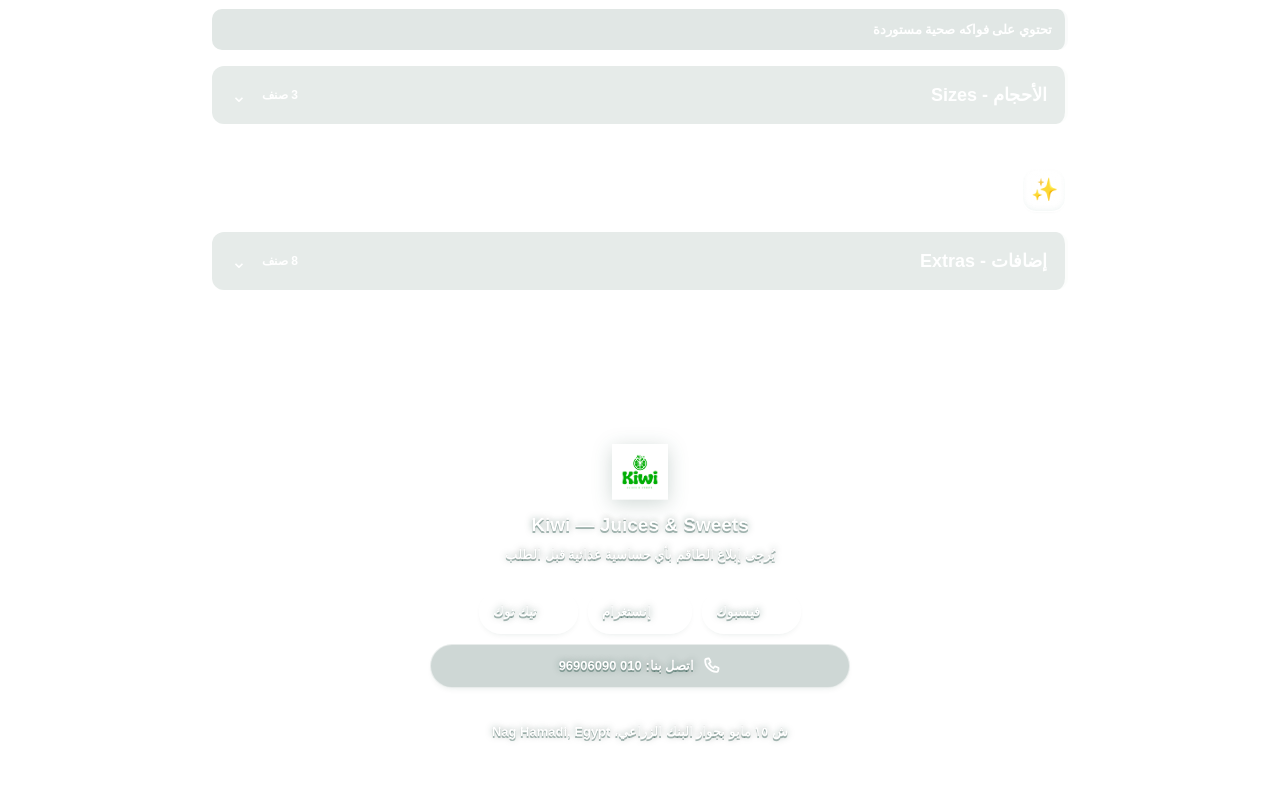
==== commit bbaf1f61: "Add files via upload" ====
--- a/index.html
+++ b/index.html
@@ -5,21 +5,14 @@
 <meta name="viewport" content="width=device-width, initial-scale=1, viewport-fit=cover, interactive-widget=resizes-content">
 <title>Kiwi | Juices & Sweets</title>
 <meta name="description" content="منيو Kiwi للعصائر والحلويات: عصائر فريش، سموزي، ميلك شيك، وافل، بان كيك، آيس كريم، قهوة ومشروبات ساخنة وباردة. ش ١٥ مايو بجوار البنك الزراعي، نجع حمادي.">
-<link rel="canonical" href="https://realworld-eduyppj8.manus.space/">
 <meta property="og:type" content="website">
 <meta property="og:title" content="Kiwi | Juices & Sweets">
 <meta property="og:description" content="منيو Kiwi للعصائر والحلويات: عصائر فريش، سموزي، ميلك شيك، وافل، بان كيك، آيس كريم، قهوة ومشروبات.">
-<meta property="og:image" content="https://realworld-eduyppj8.manus.space[data-uri]">
-<meta property="og:url" content="https://realworld-eduyppj8.manus.space/">
 <meta property="og:locale" content="ar_EG">
 <meta name="twitter:card" content="summary_large_image">
 <meta name="twitter:title" content="Kiwi | Juices & Sweets">
 <meta name="twitter:description" content="منيو Kiwi للعصائر والحلويات">
-<meta name="twitter:image" content="https://realworld-eduyppj8.manus.space[data-uri]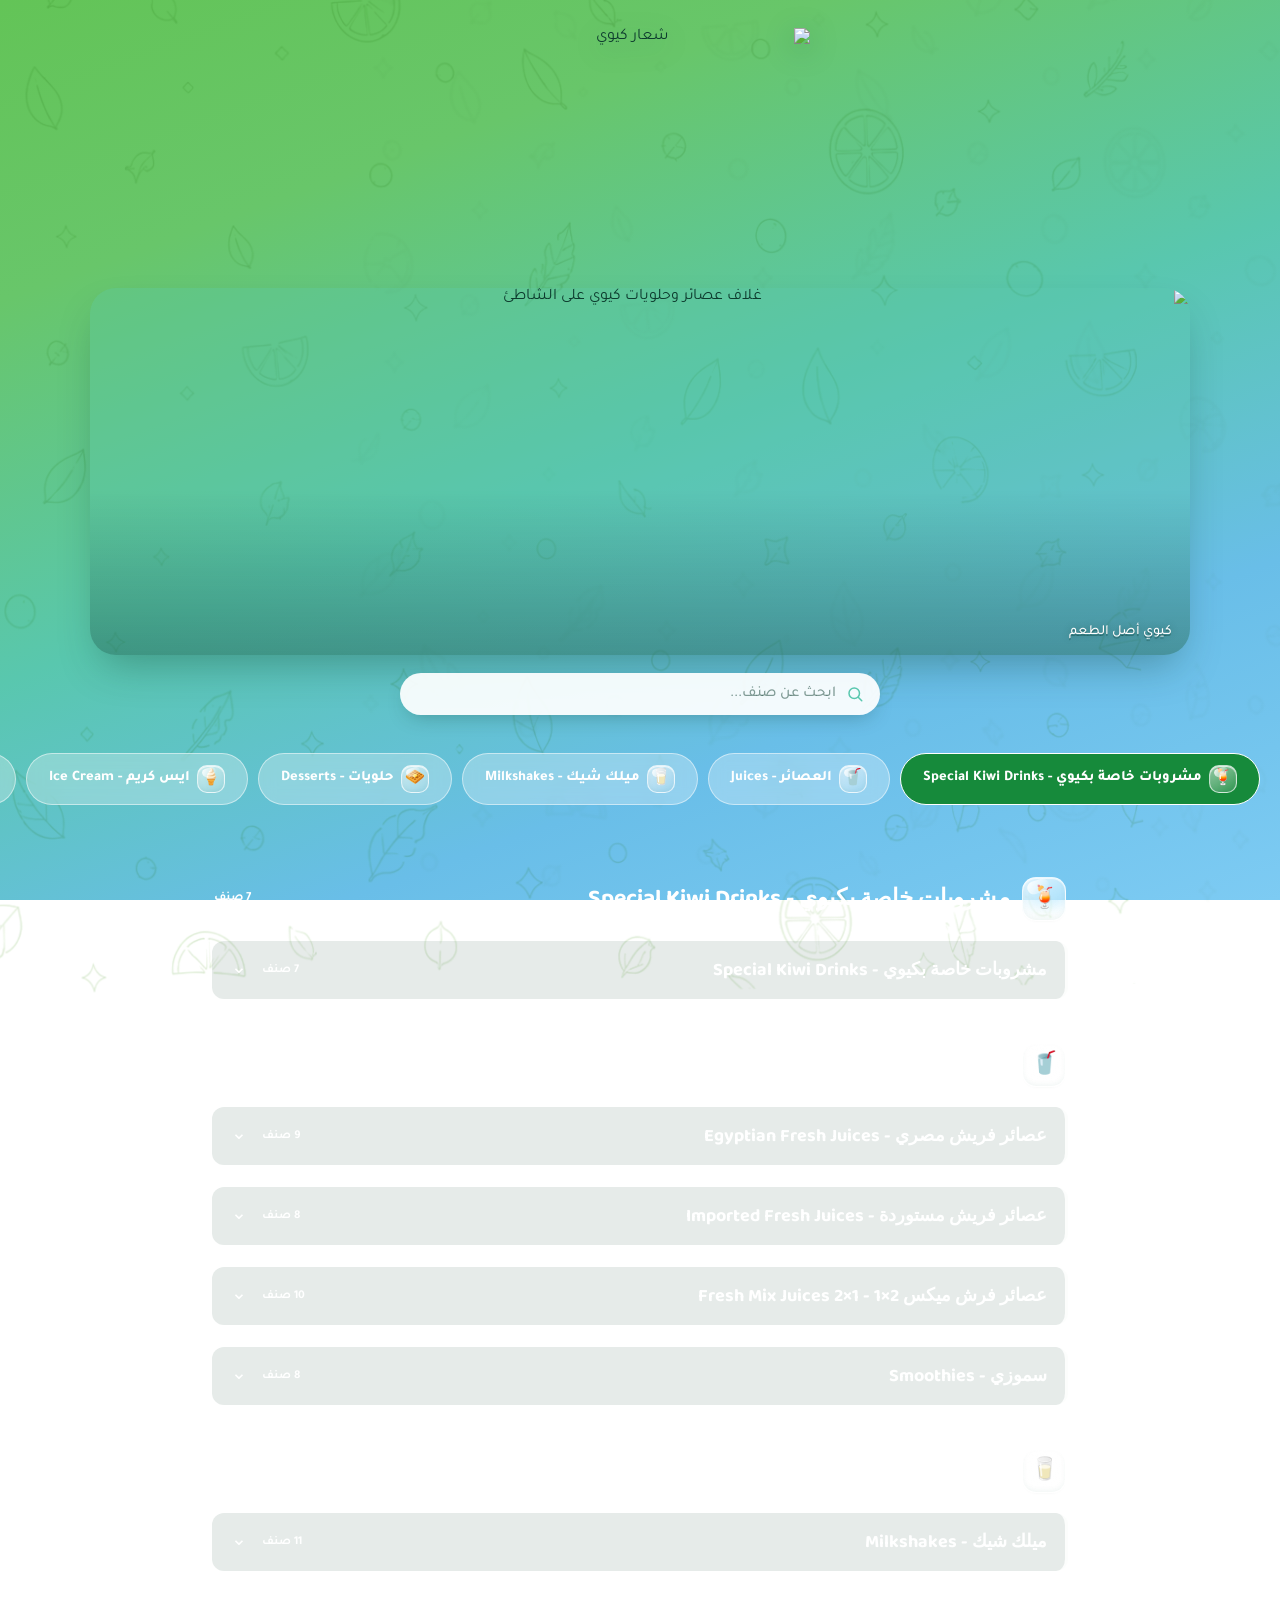
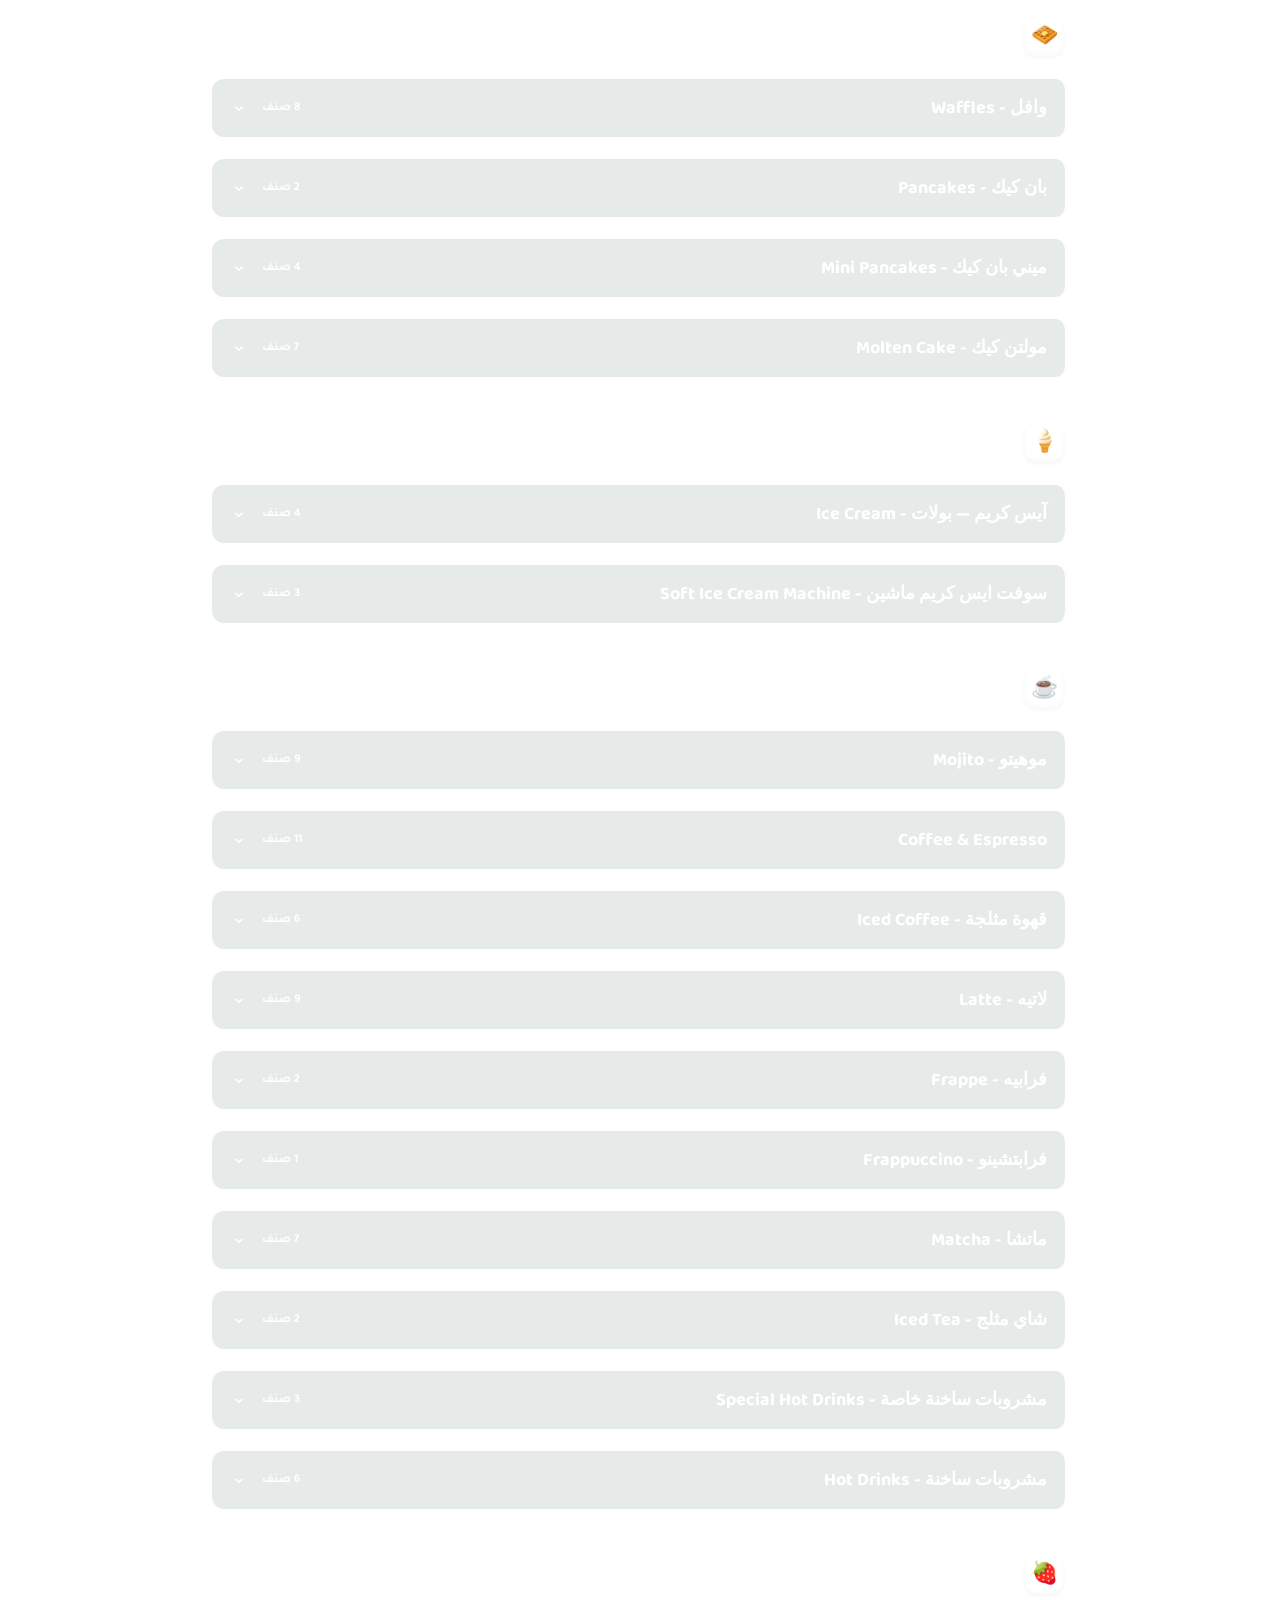
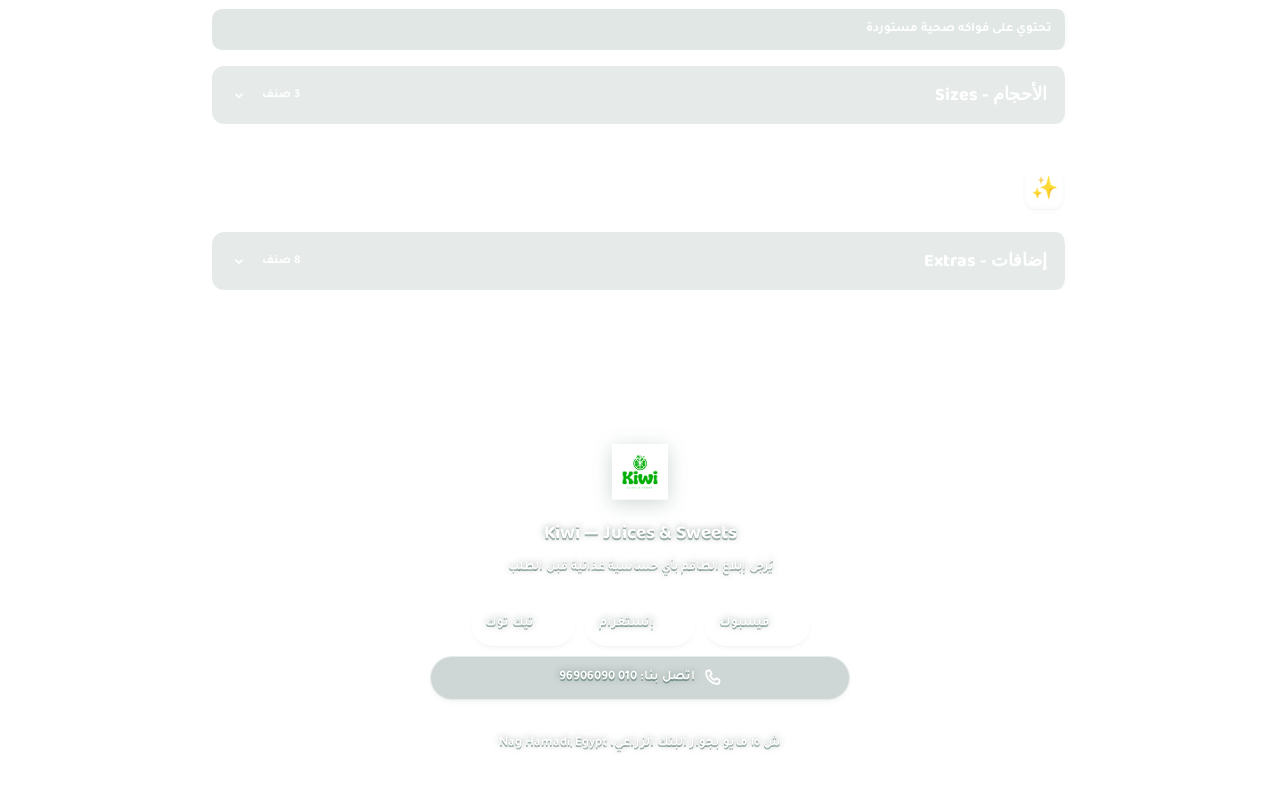
==== commit 3ecb2ccb: "Add files via upload" ====
--- a/index.html
+++ b/index.html
@@ -5,25 +5,32 @@
 <meta name="viewport" content="width=device-width, initial-scale=1, viewport-fit=cover, interactive-widget=resizes-content">
 <title>Kiwi | Juices & Sweets</title>
 <meta name="description" content="منيو Kiwi للعصائر والحلويات: عصائر فريش، سموزي، ميلك شيك، وافل، بان كيك، آيس كريم، قهوة ومشروبات ساخنة وباردة. ش ١٥ مايو بجوار البنك الزراعي، نجع حمادي.">
+<link rel="canonical" href="https://realworld-eduyppj8.manus.space/">
 <meta property="og:type" content="website">
 <meta property="og:title" content="Kiwi | Juices & Sweets">
 <meta property="og:description" content="منيو Kiwi للعصائر والحلويات: عصائر فريش، سموزي، ميلك شيك، وافل، بان كيك، آيس كريم، قهوة ومشروبات.">
+<meta property="og:image" content="https://realworld-eduyppj8.manus.space/manus-storage/kiwi-cover-beach-wide_55ee894b_7e2e658d.webp">
+<meta property="og:url" content="https://realworld-eduyppj8.manus.space/">
 <meta property="og:locale" content="ar_EG">
 <meta name="twitter:card" content="summary_large_image">
 <meta name="twitter:title" content="Kiwi | Juices & Sweets">
 <meta name="twitter:description" content="منيو Kiwi للعصائر والحلويات">
-<link rel="stylesheet" href="kiwi-menu.css">
+<meta name="twitter:image" content="https://realworld-eduyppj8.manus.space/manus-storage/kiwi-cover-beach-wide_55ee894b_7e2e658d.webp">
+<link rel="icon" type="image/webp" href="https://realworld-eduyppj8.manus.space/manus-storage/kiwi-logo-white_6a8a2673.webp">
+<link rel="preconnect" href="https://fonts.googleapis.com">
+<link href="https://fonts.googleapis.com/css2?family=Baloo+2:wght@500;600;700;800&family=Tajawal:wght@300;400;500;700&display=swap" rel="stylesheet">
+<link rel="stylesheet" href="kiwi-menu.css?v=ui-polish-1">
 </head>
 <body>
 
   <!-- HERO -->
   <section class="hero">
     <div class="logo-wrap">
-      <img src="[data-uri]" alt="شعار كيوي" loading="eager" fetchpriority="high" decoding="async">
+      <img src="/manus-storage/kiwi-logo-white_6a8a2673.webp" alt="شعار كيوي" loading="eager" fetchpriority="high" decoding="async">
     </div>
 
     <div class="hero-photo">
-      <img src="[data-uri]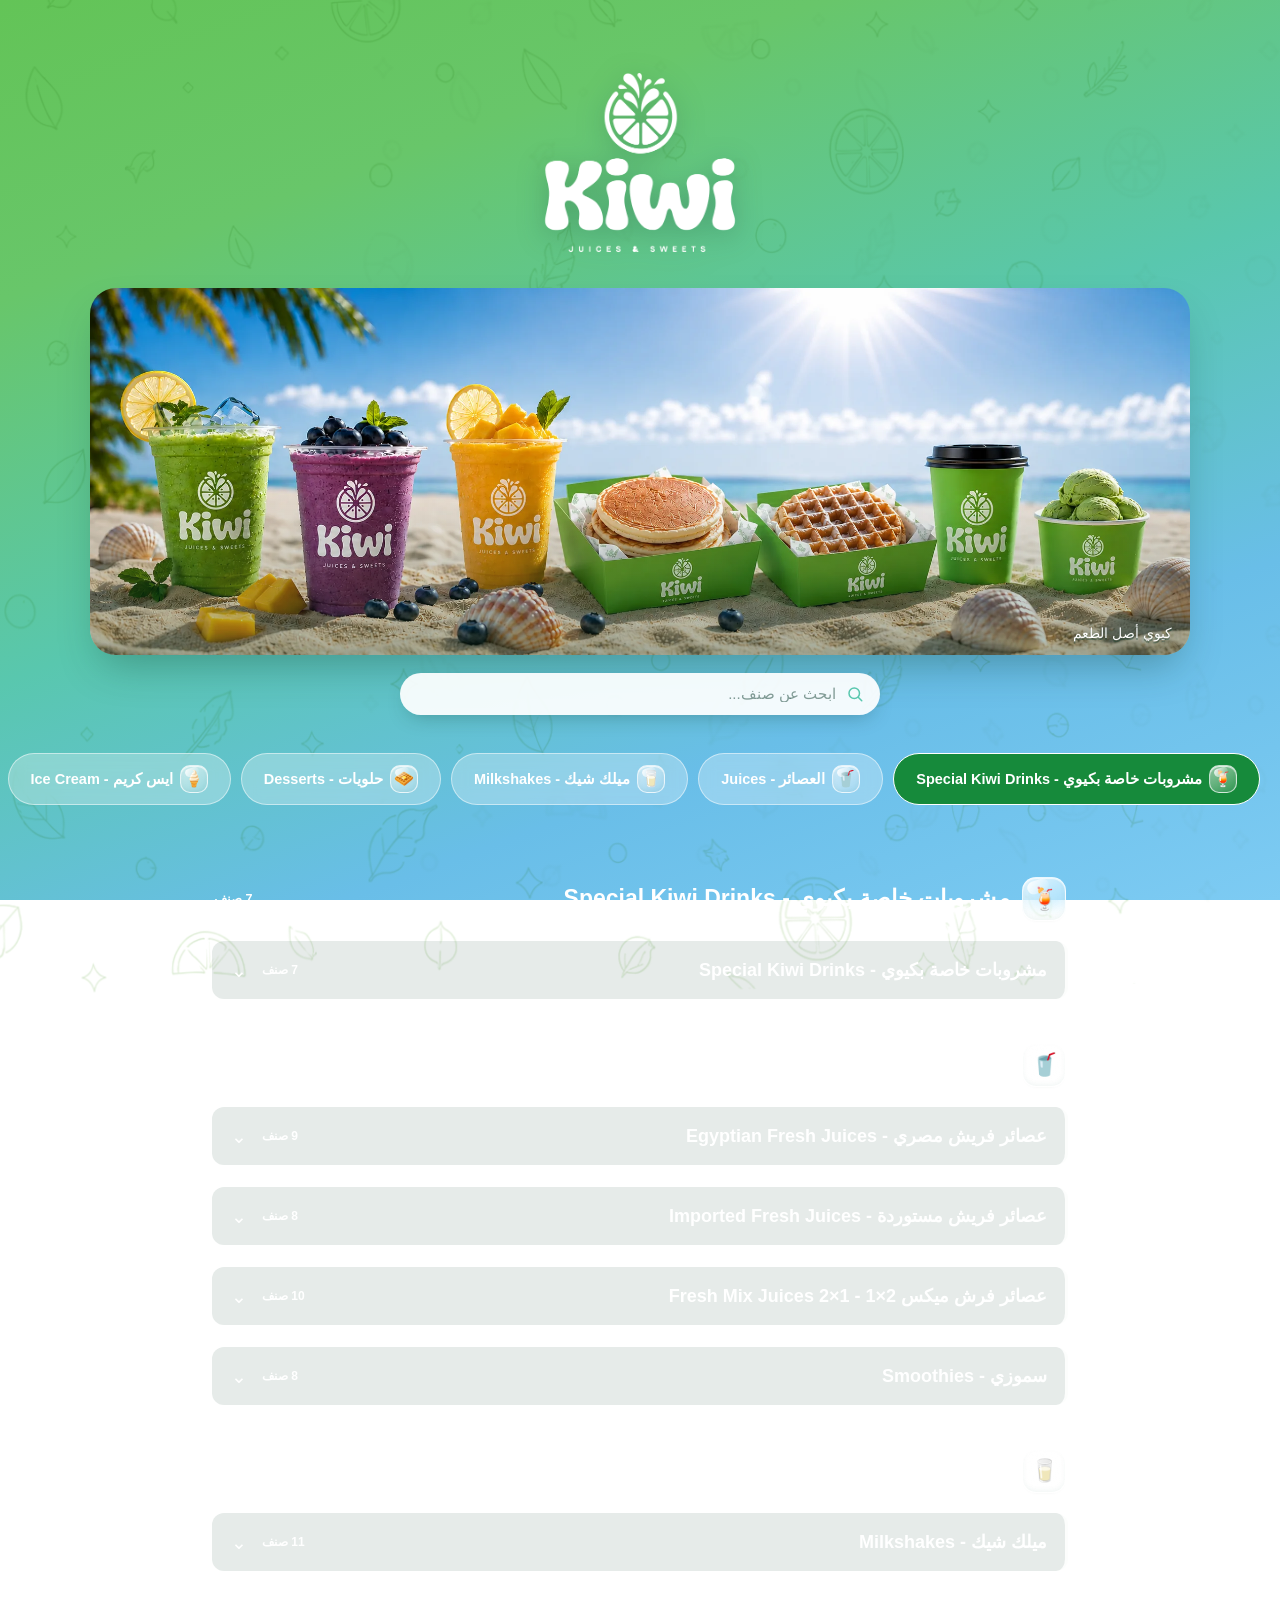
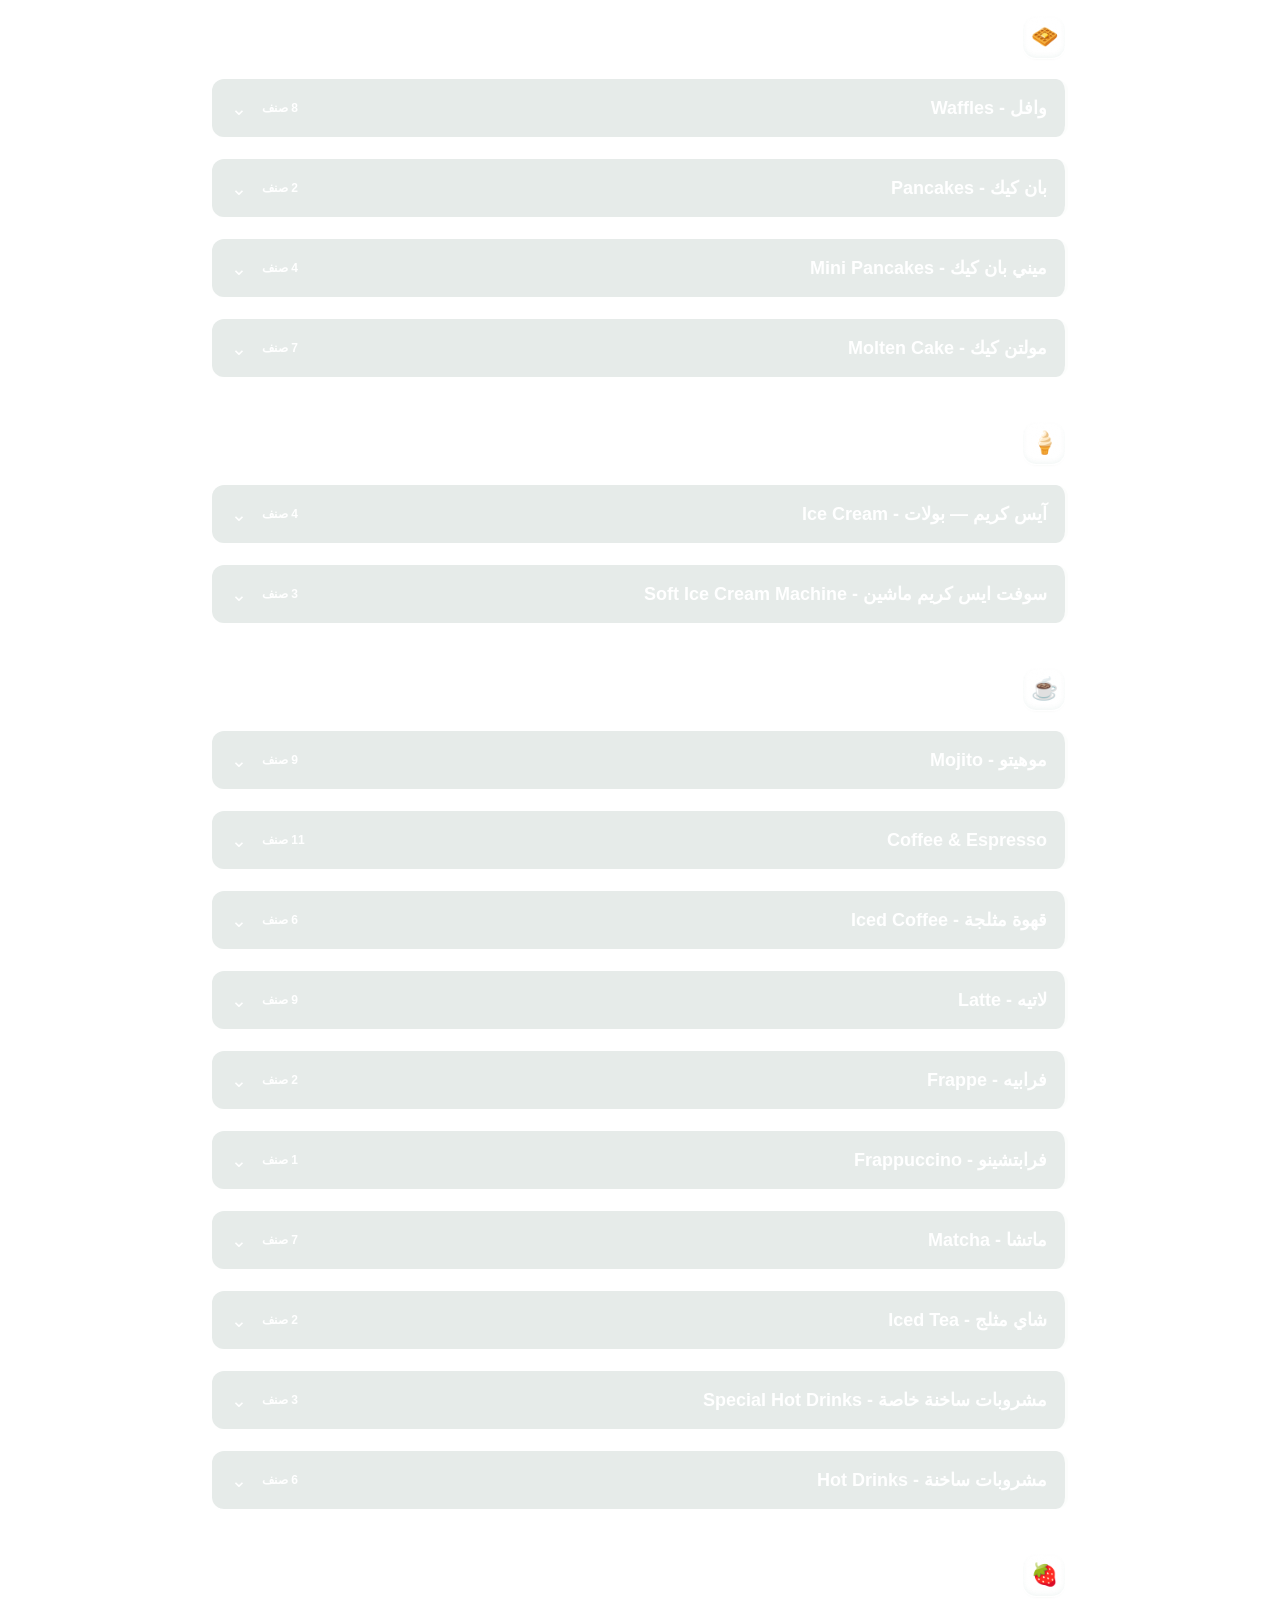
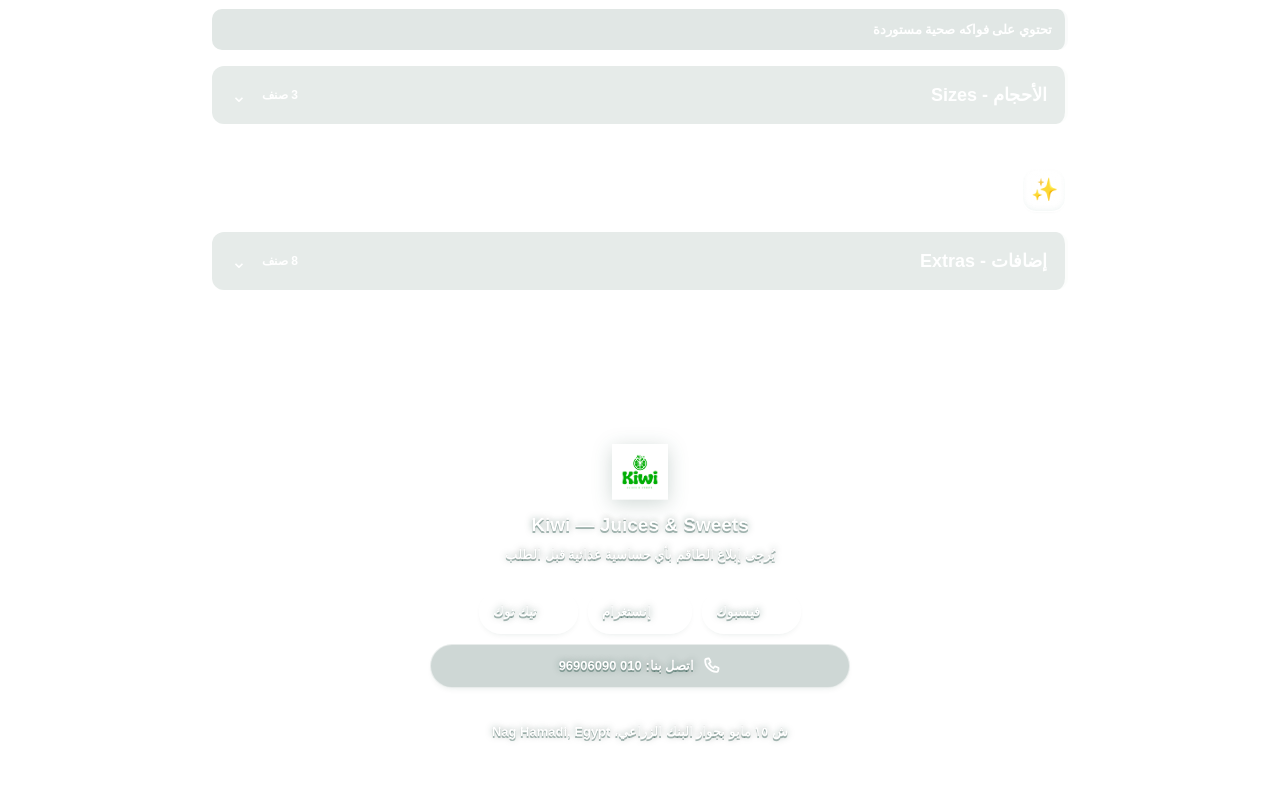
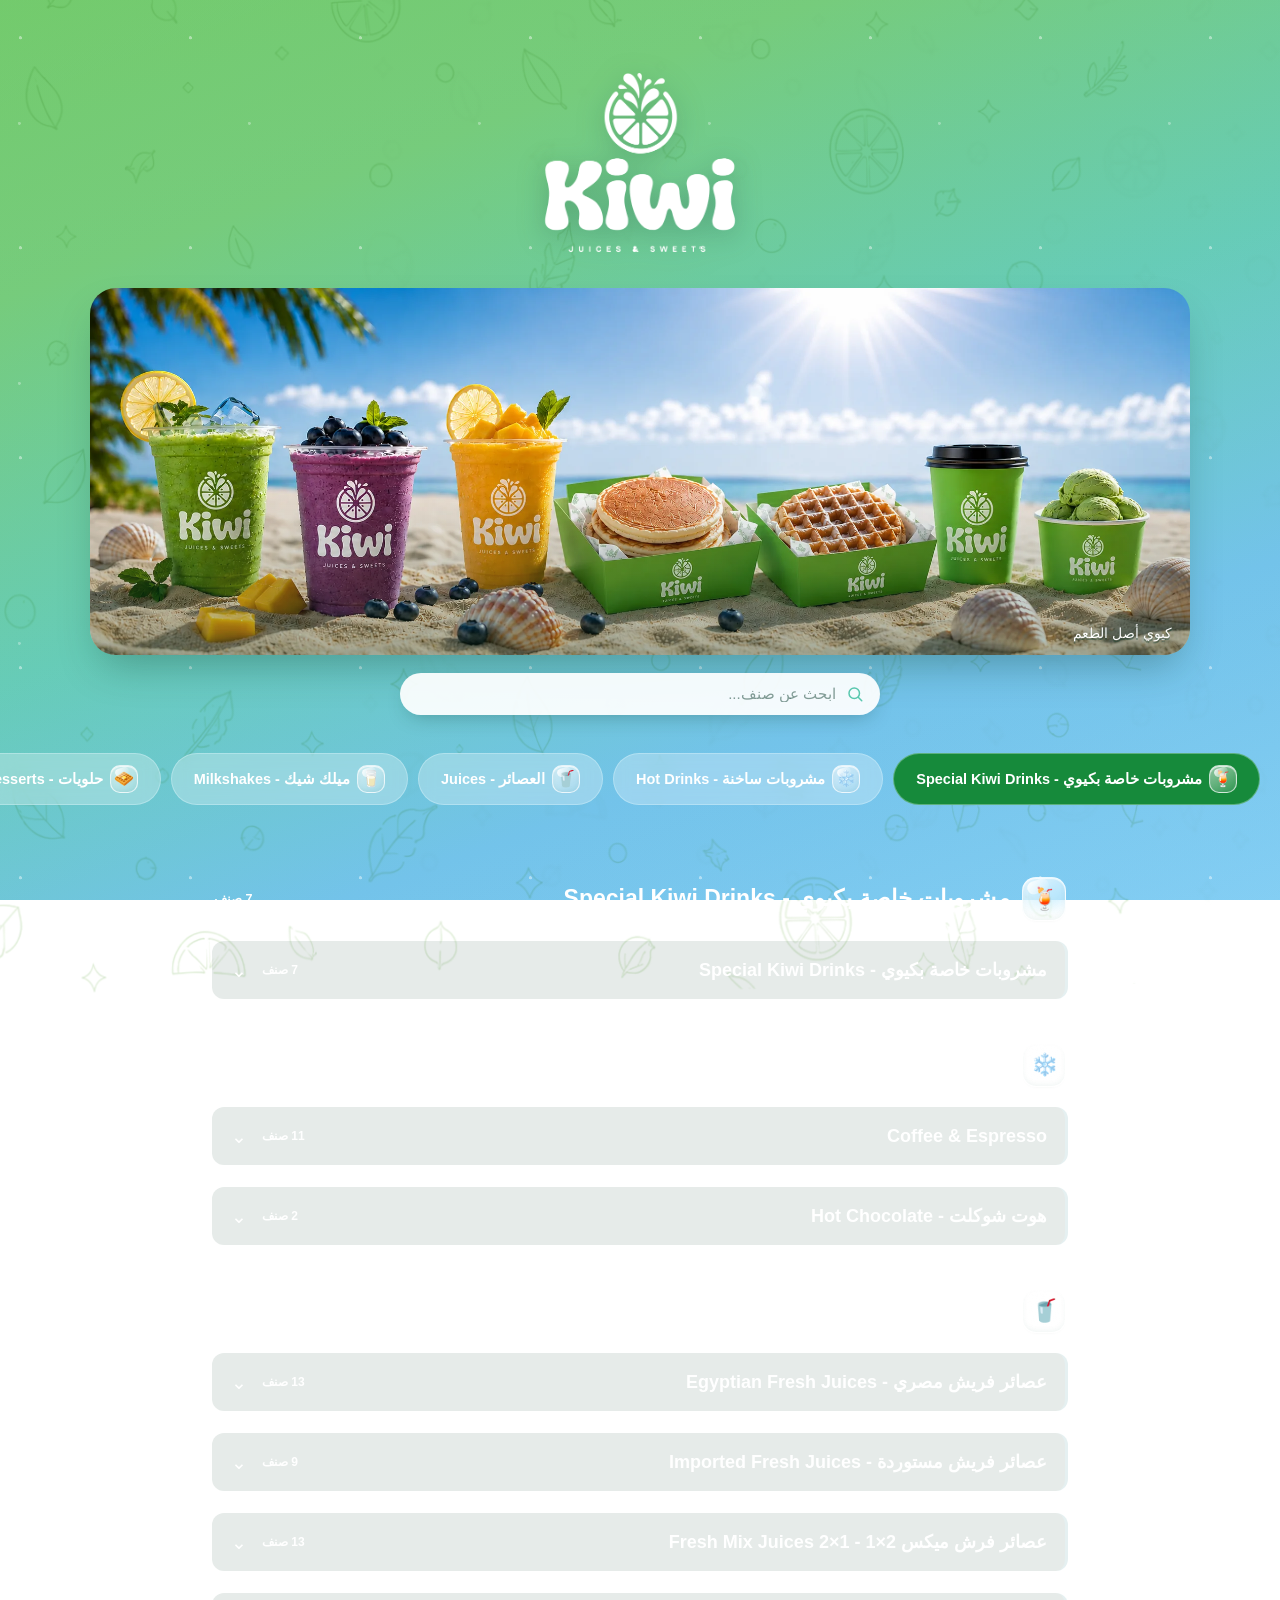
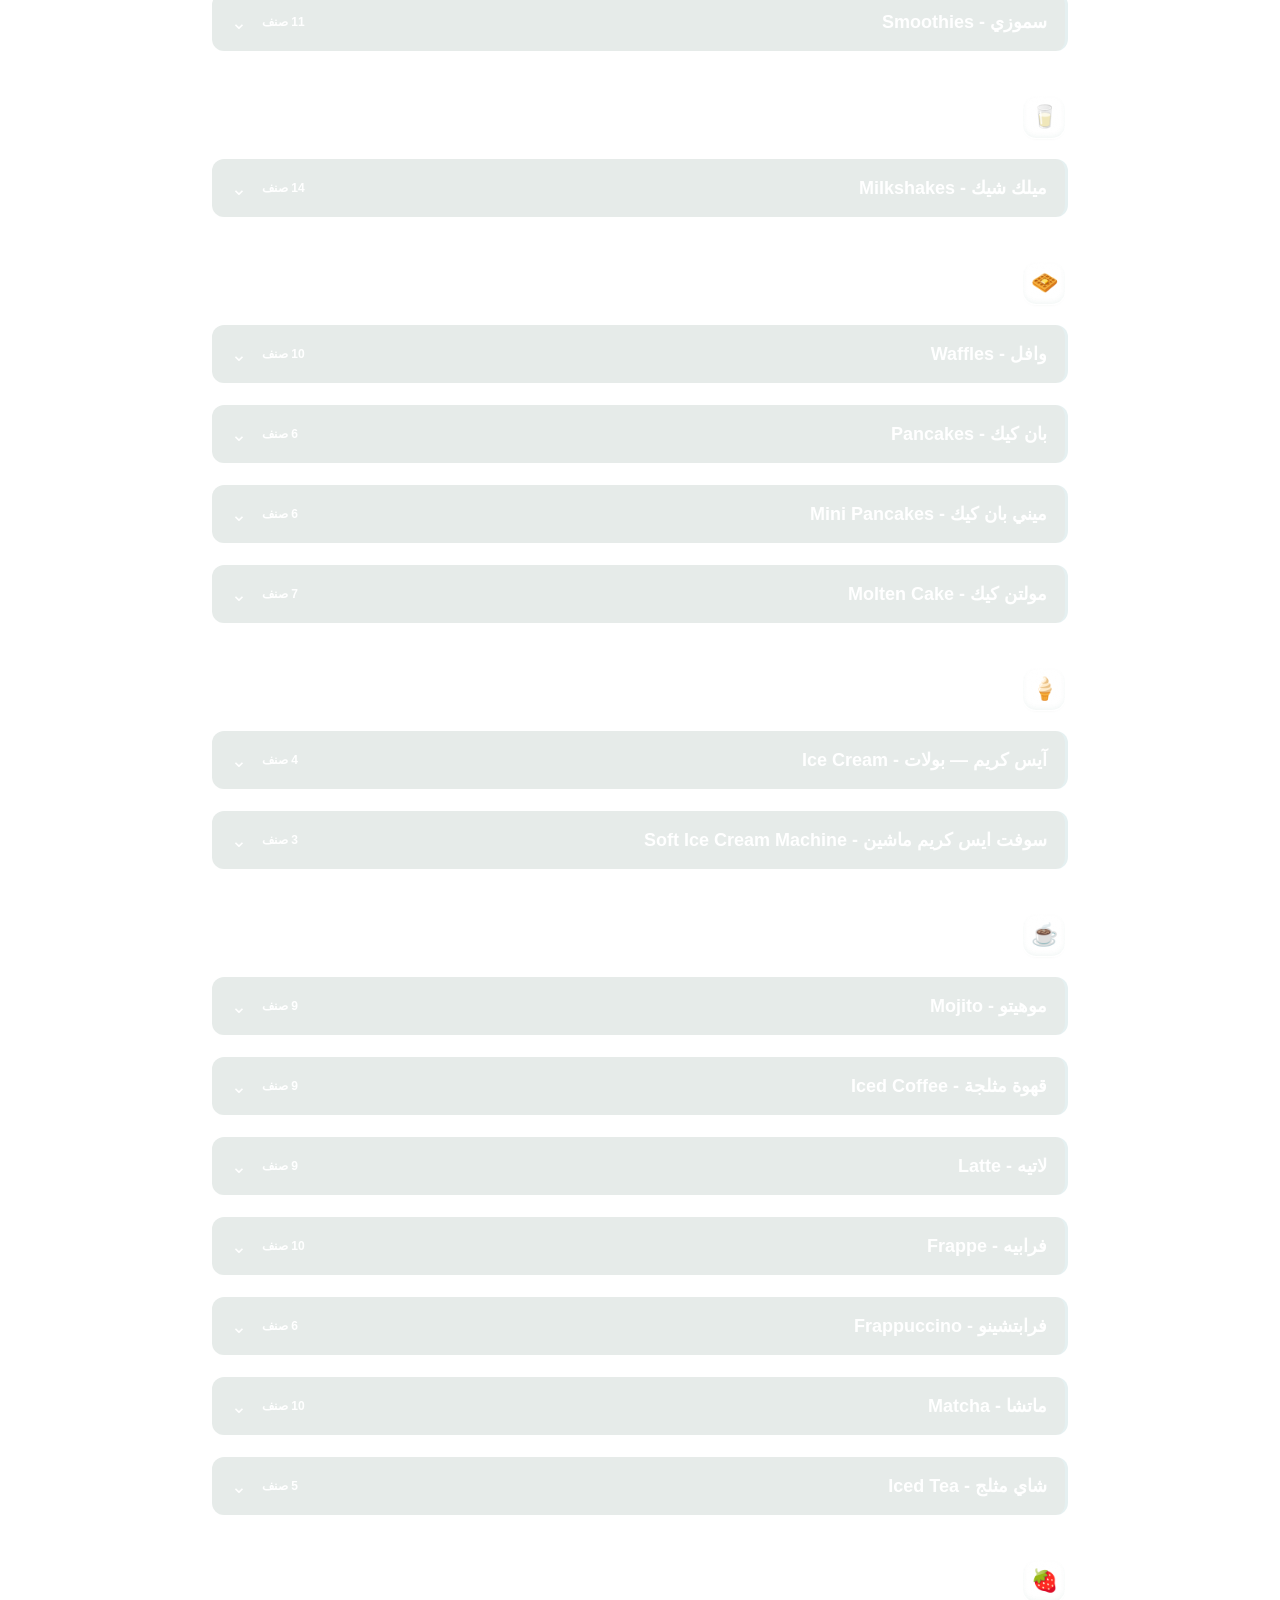
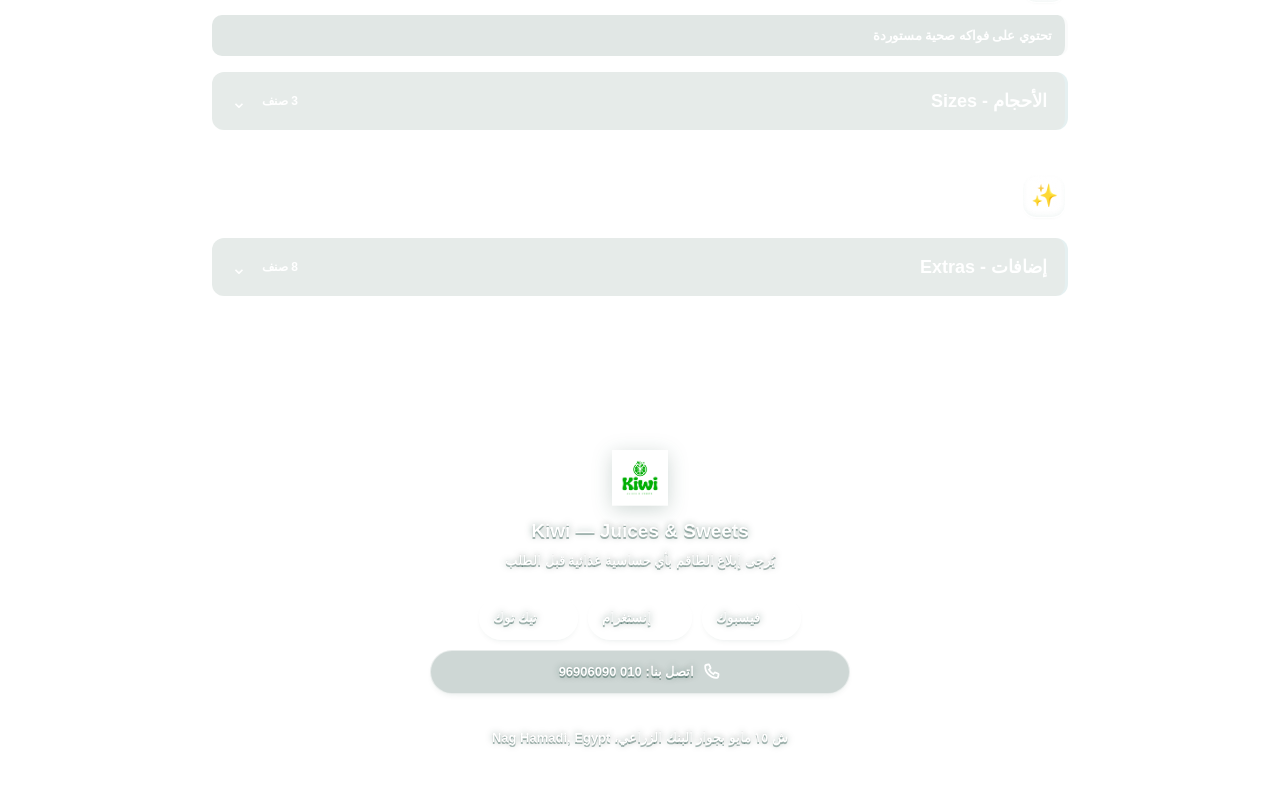
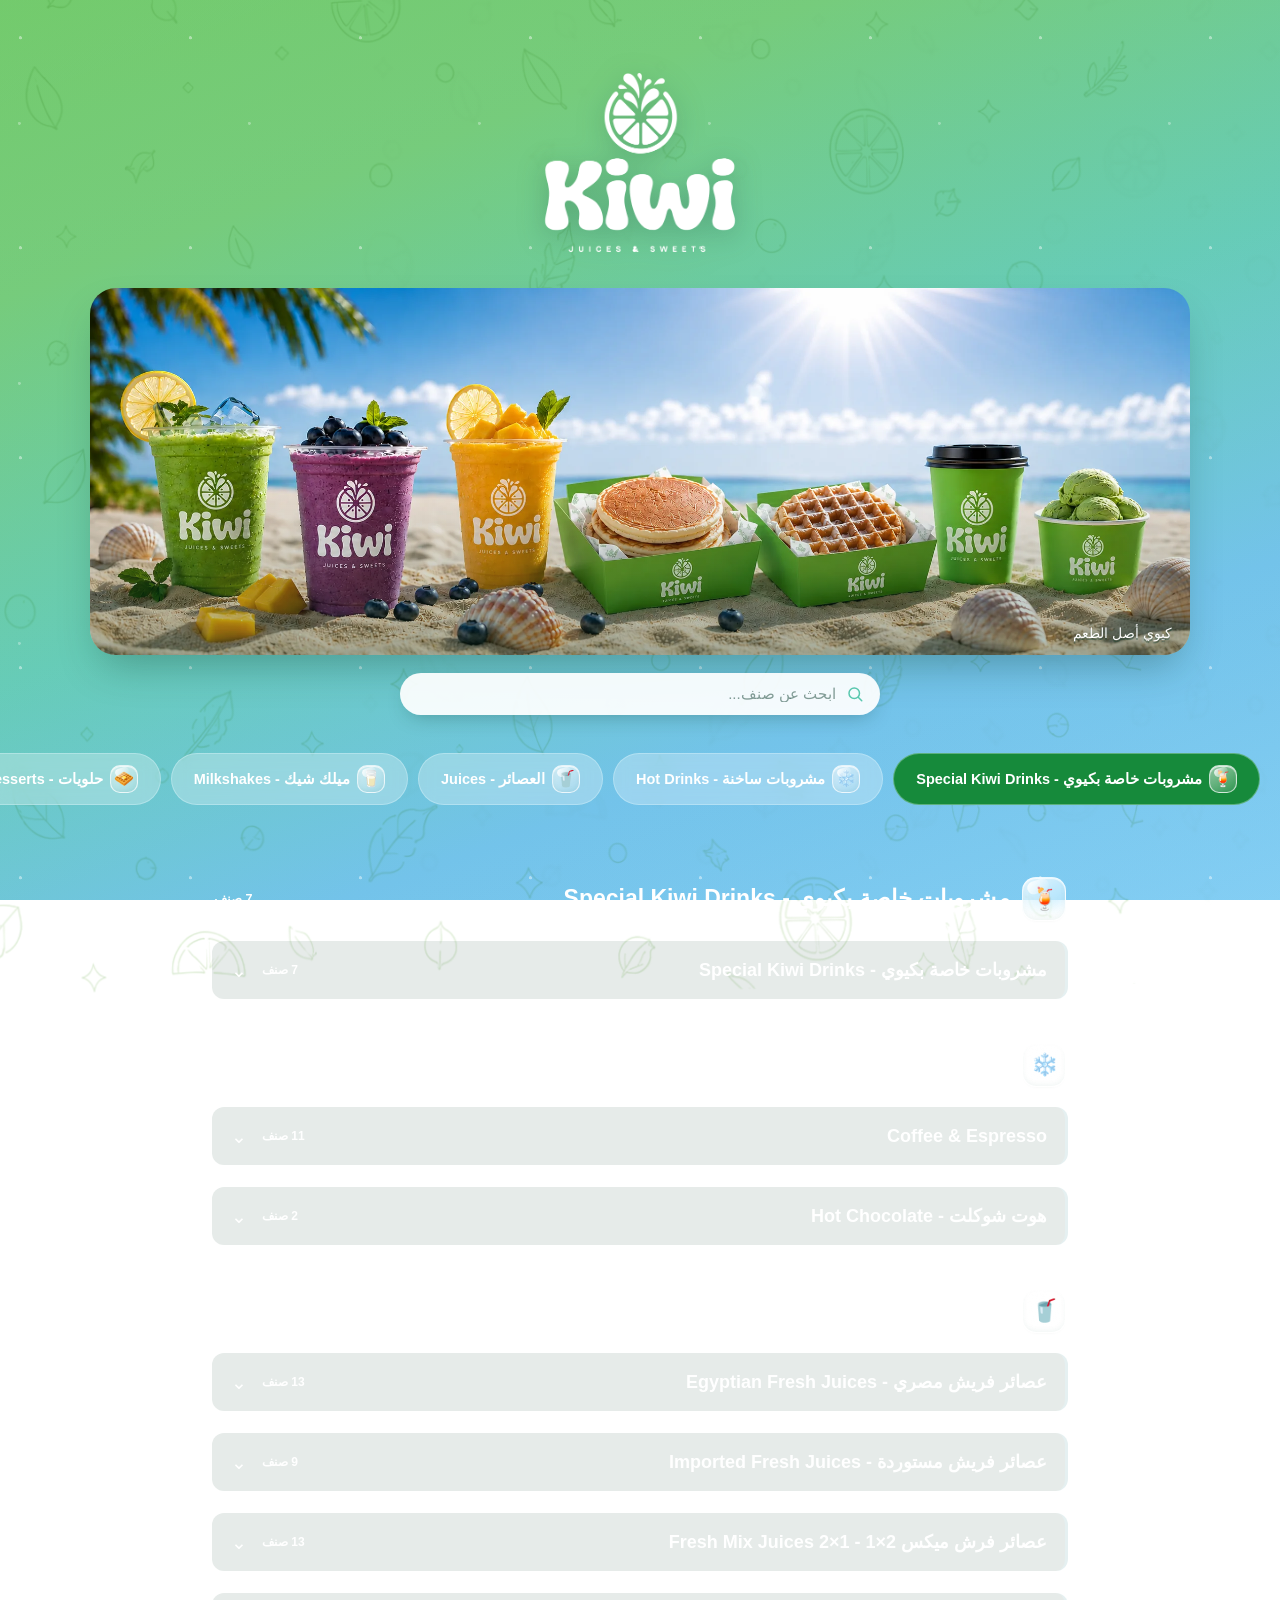
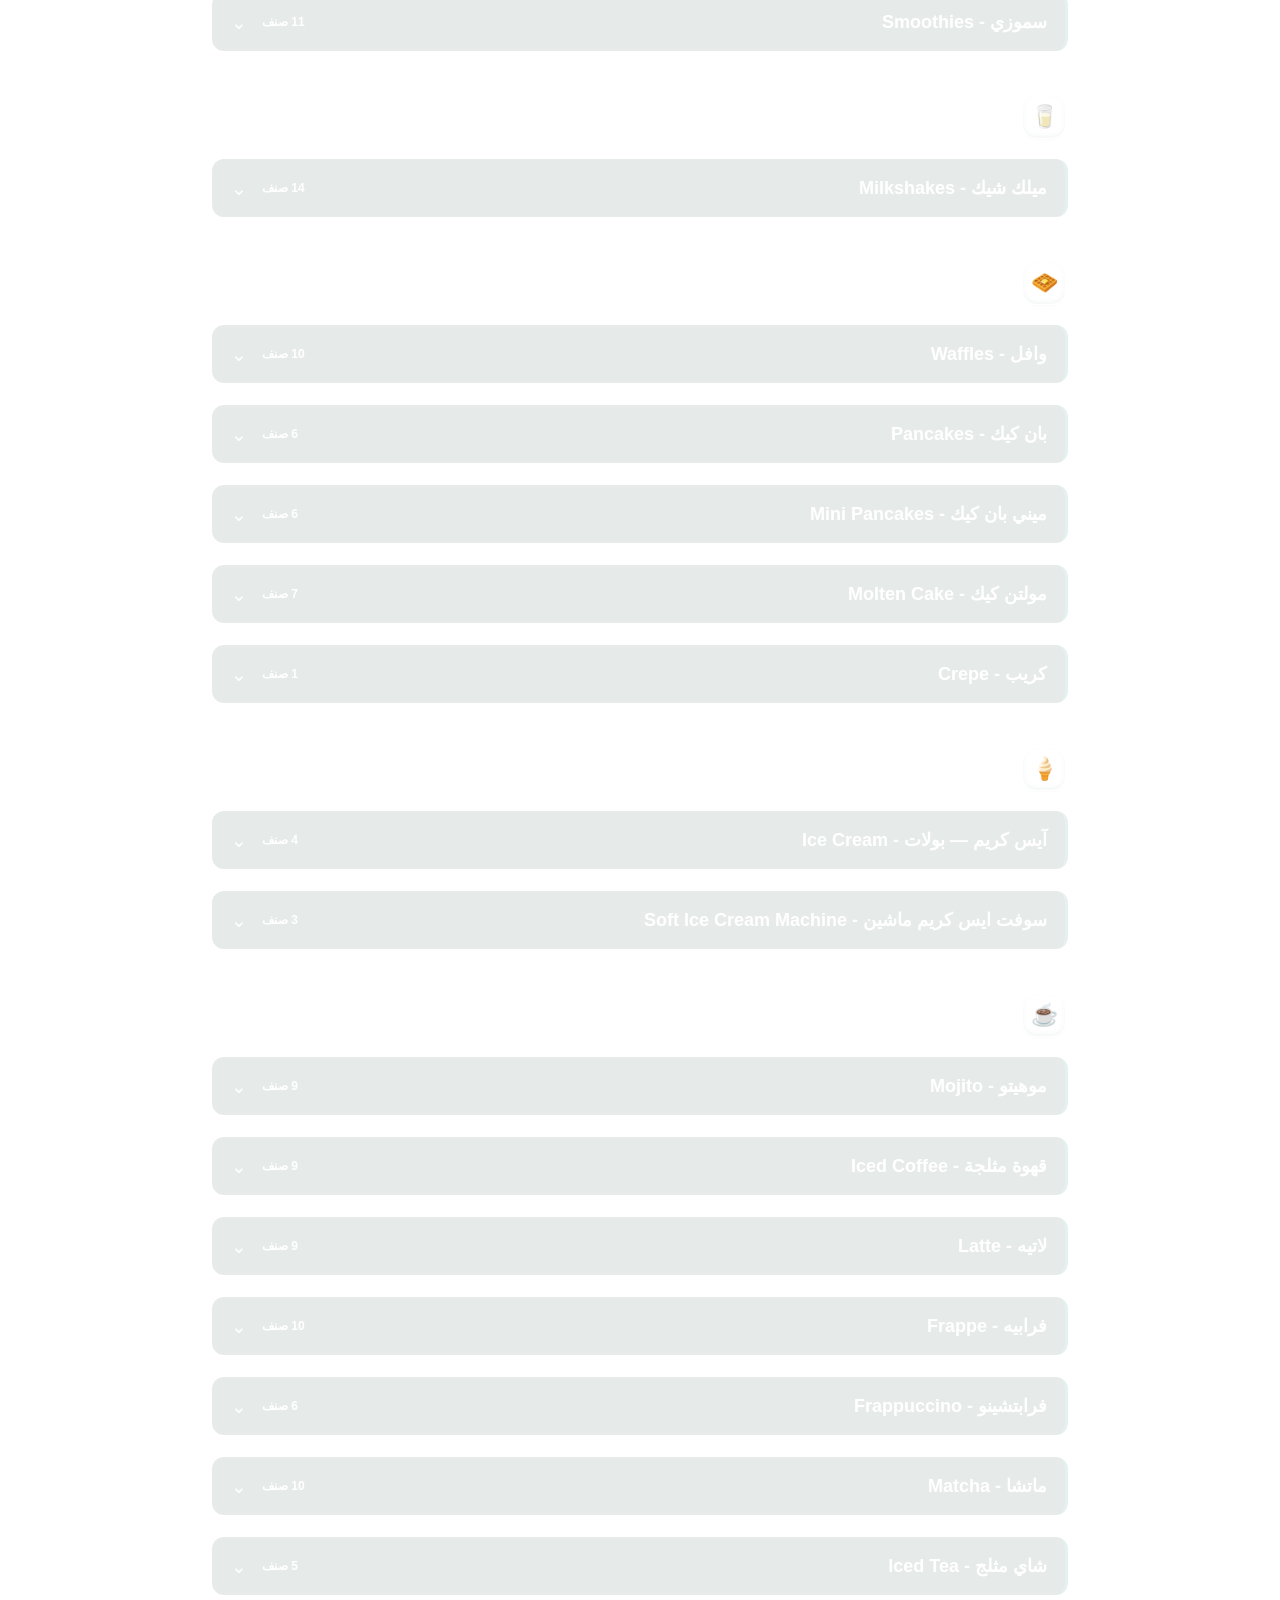
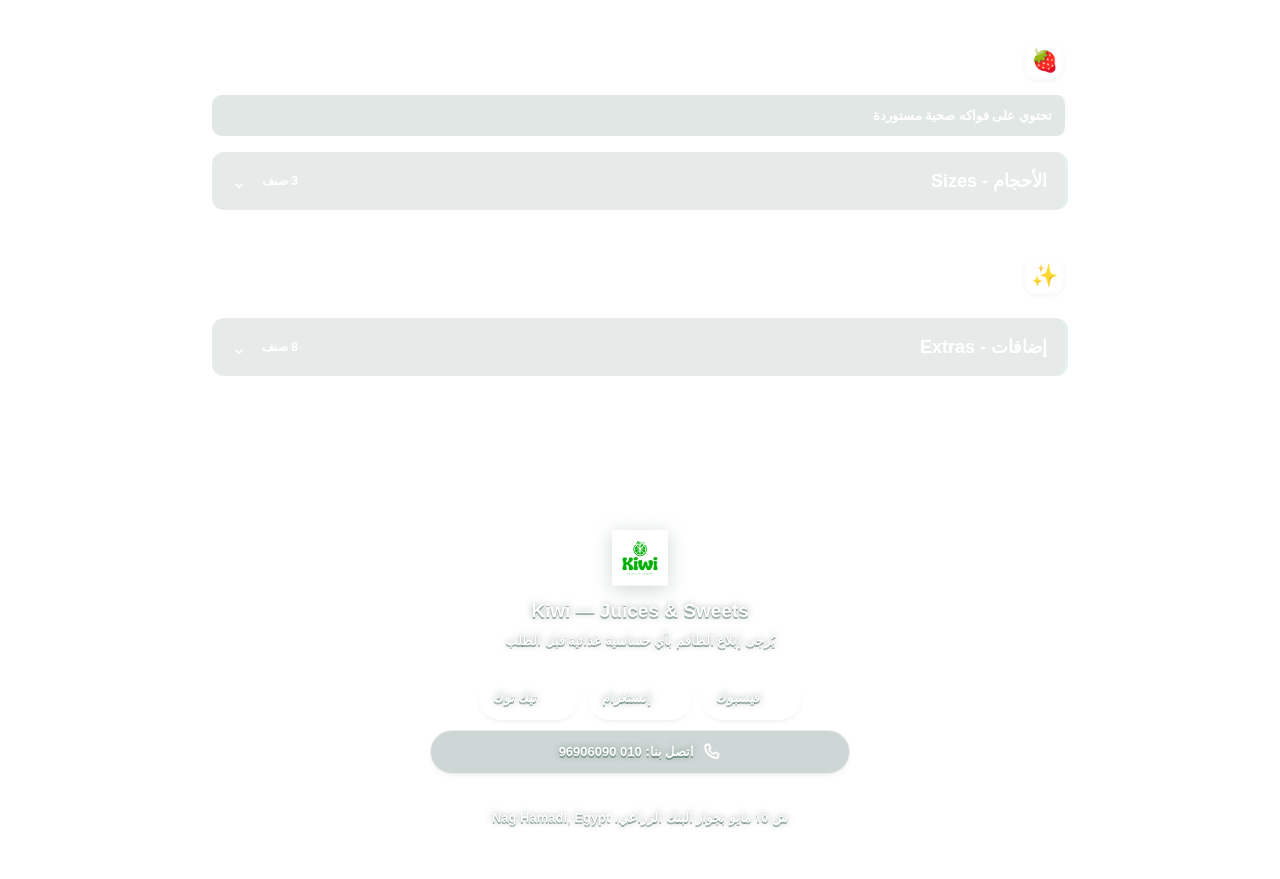
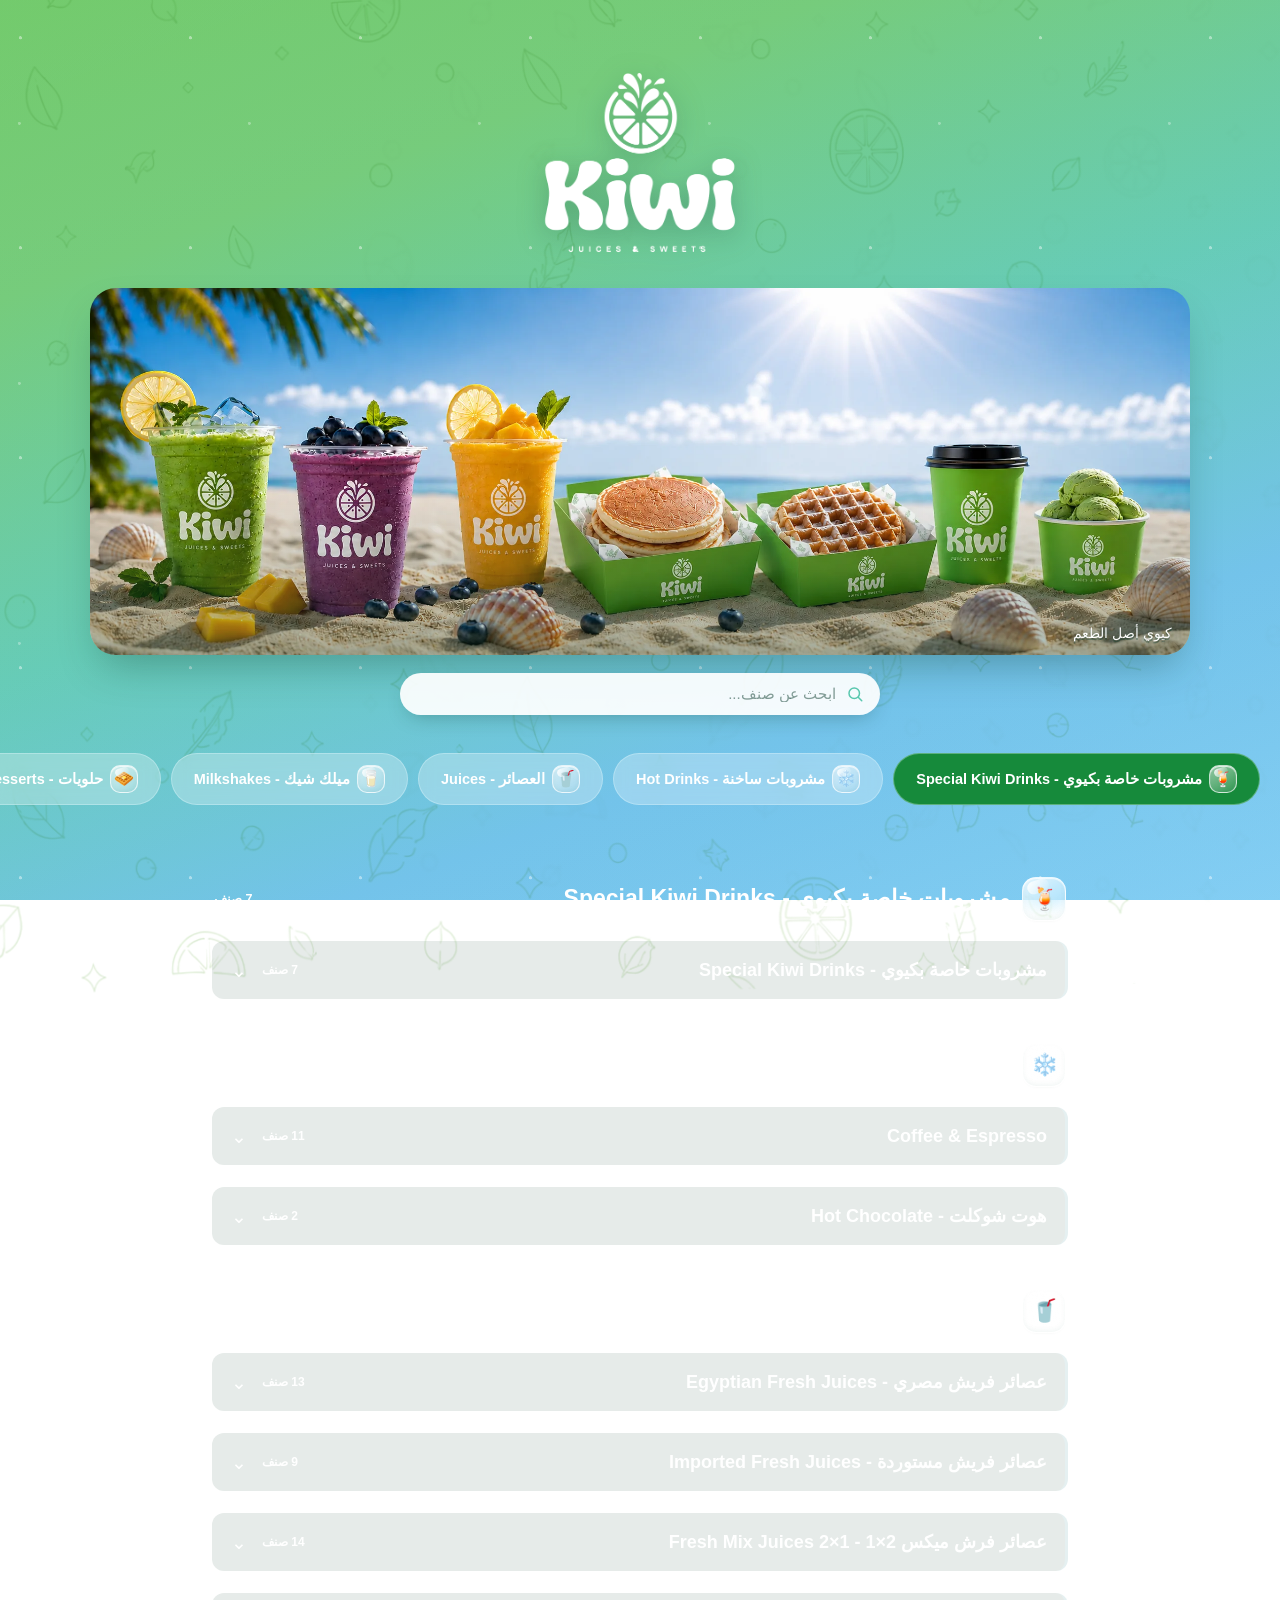
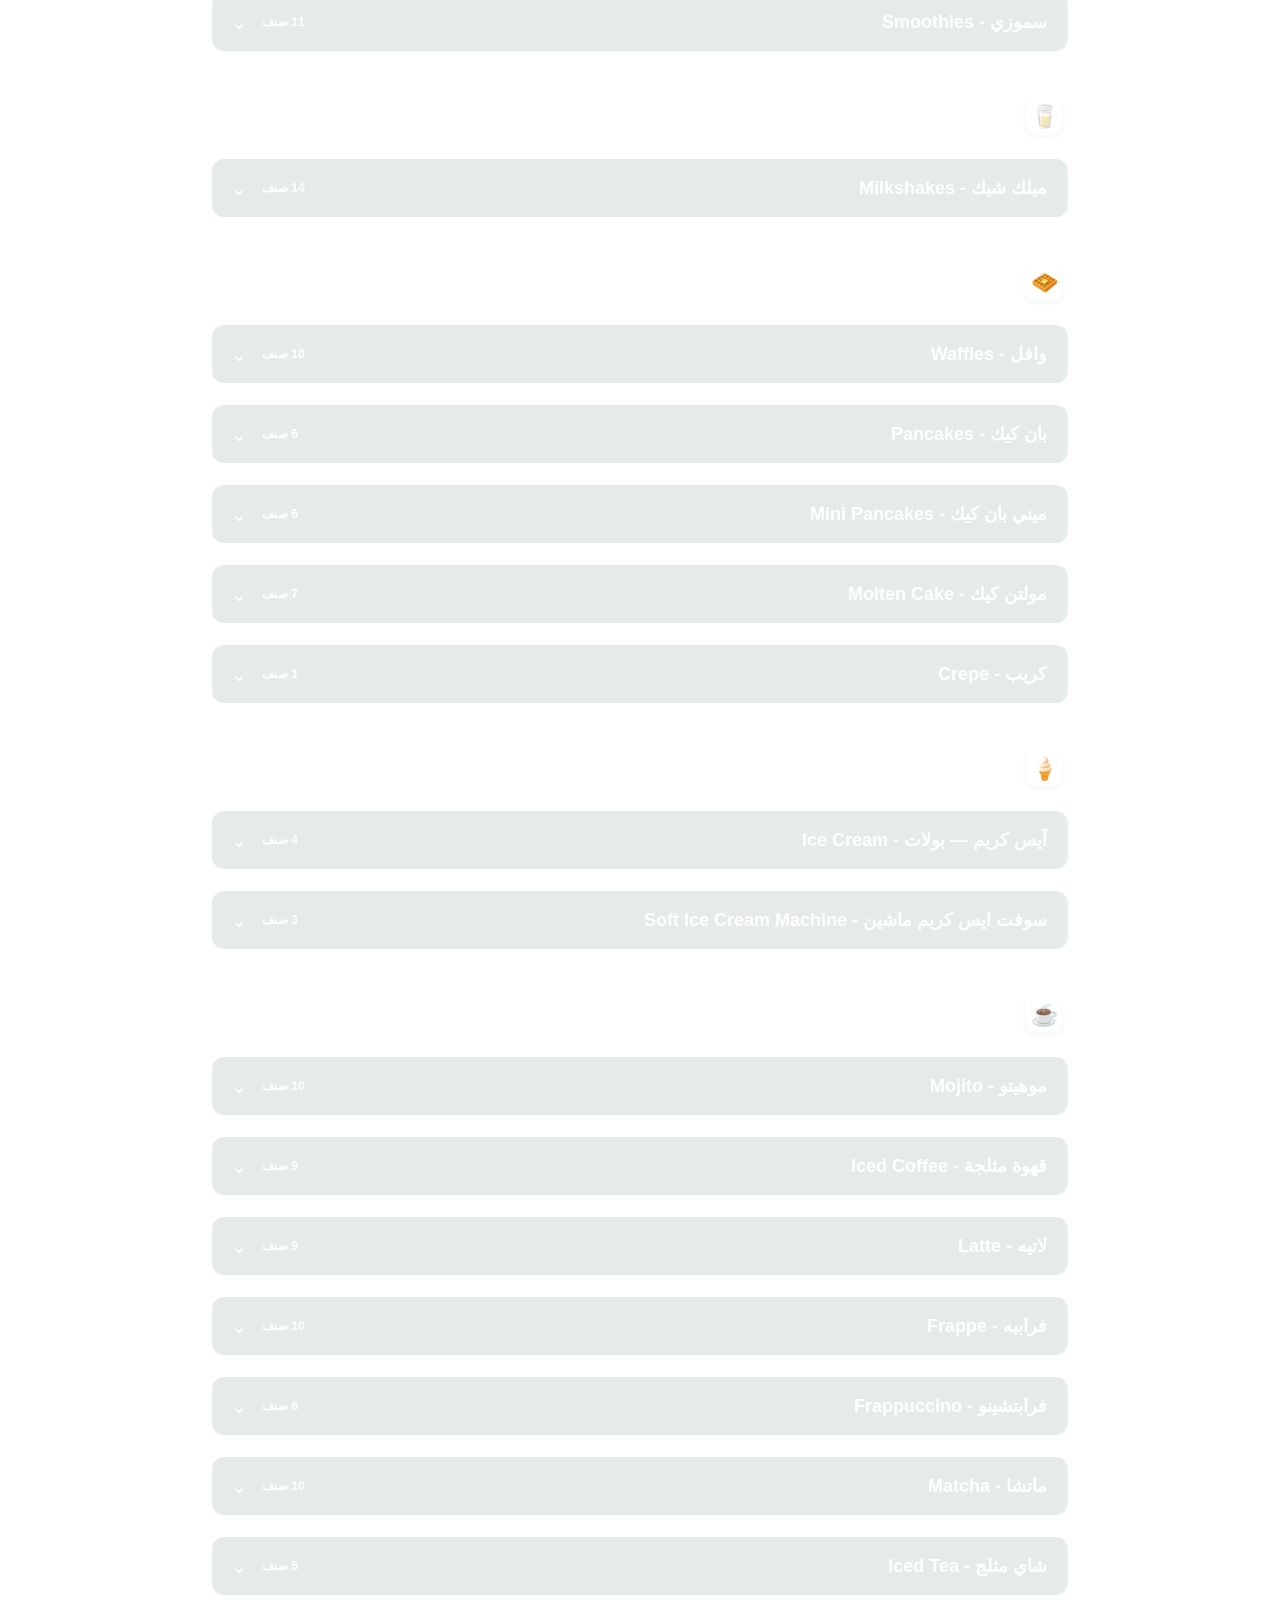
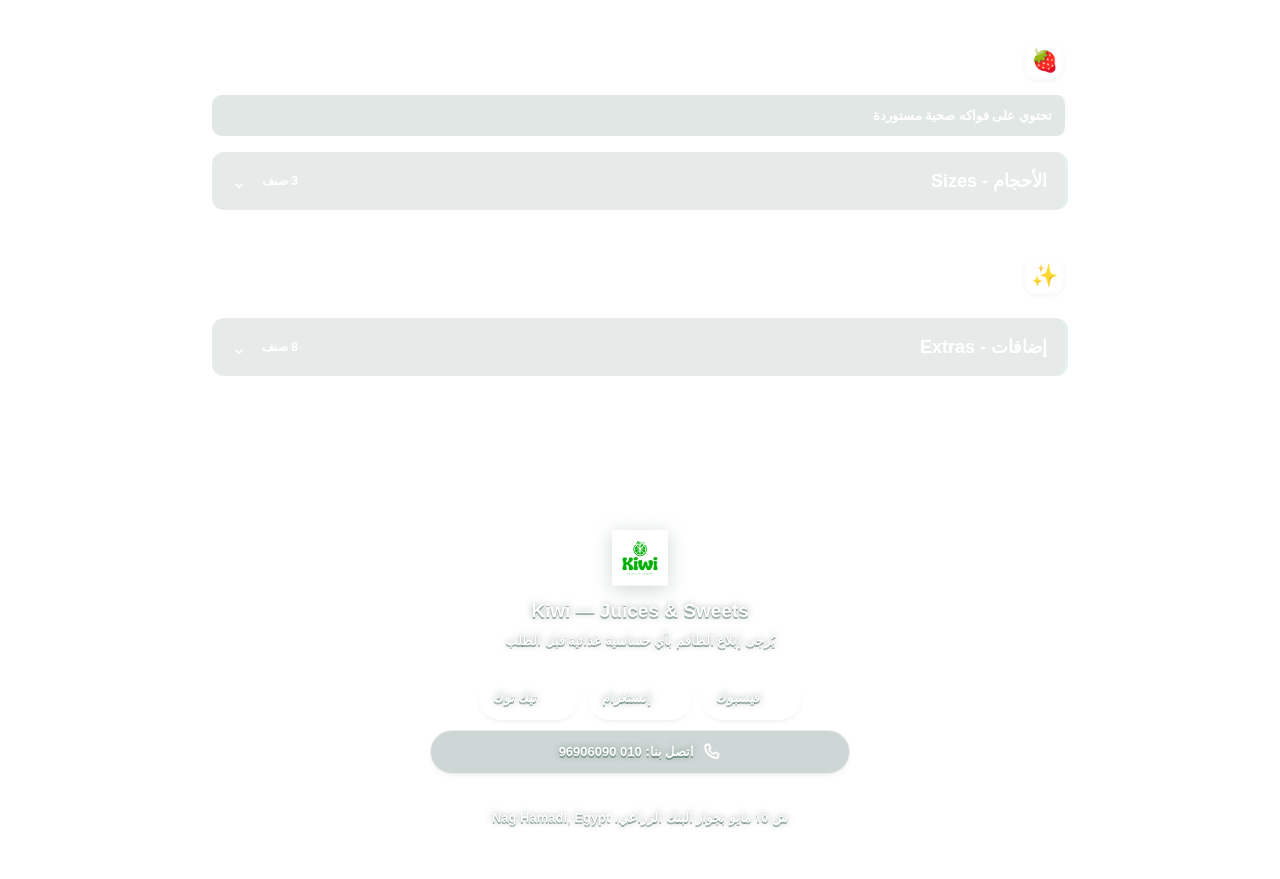
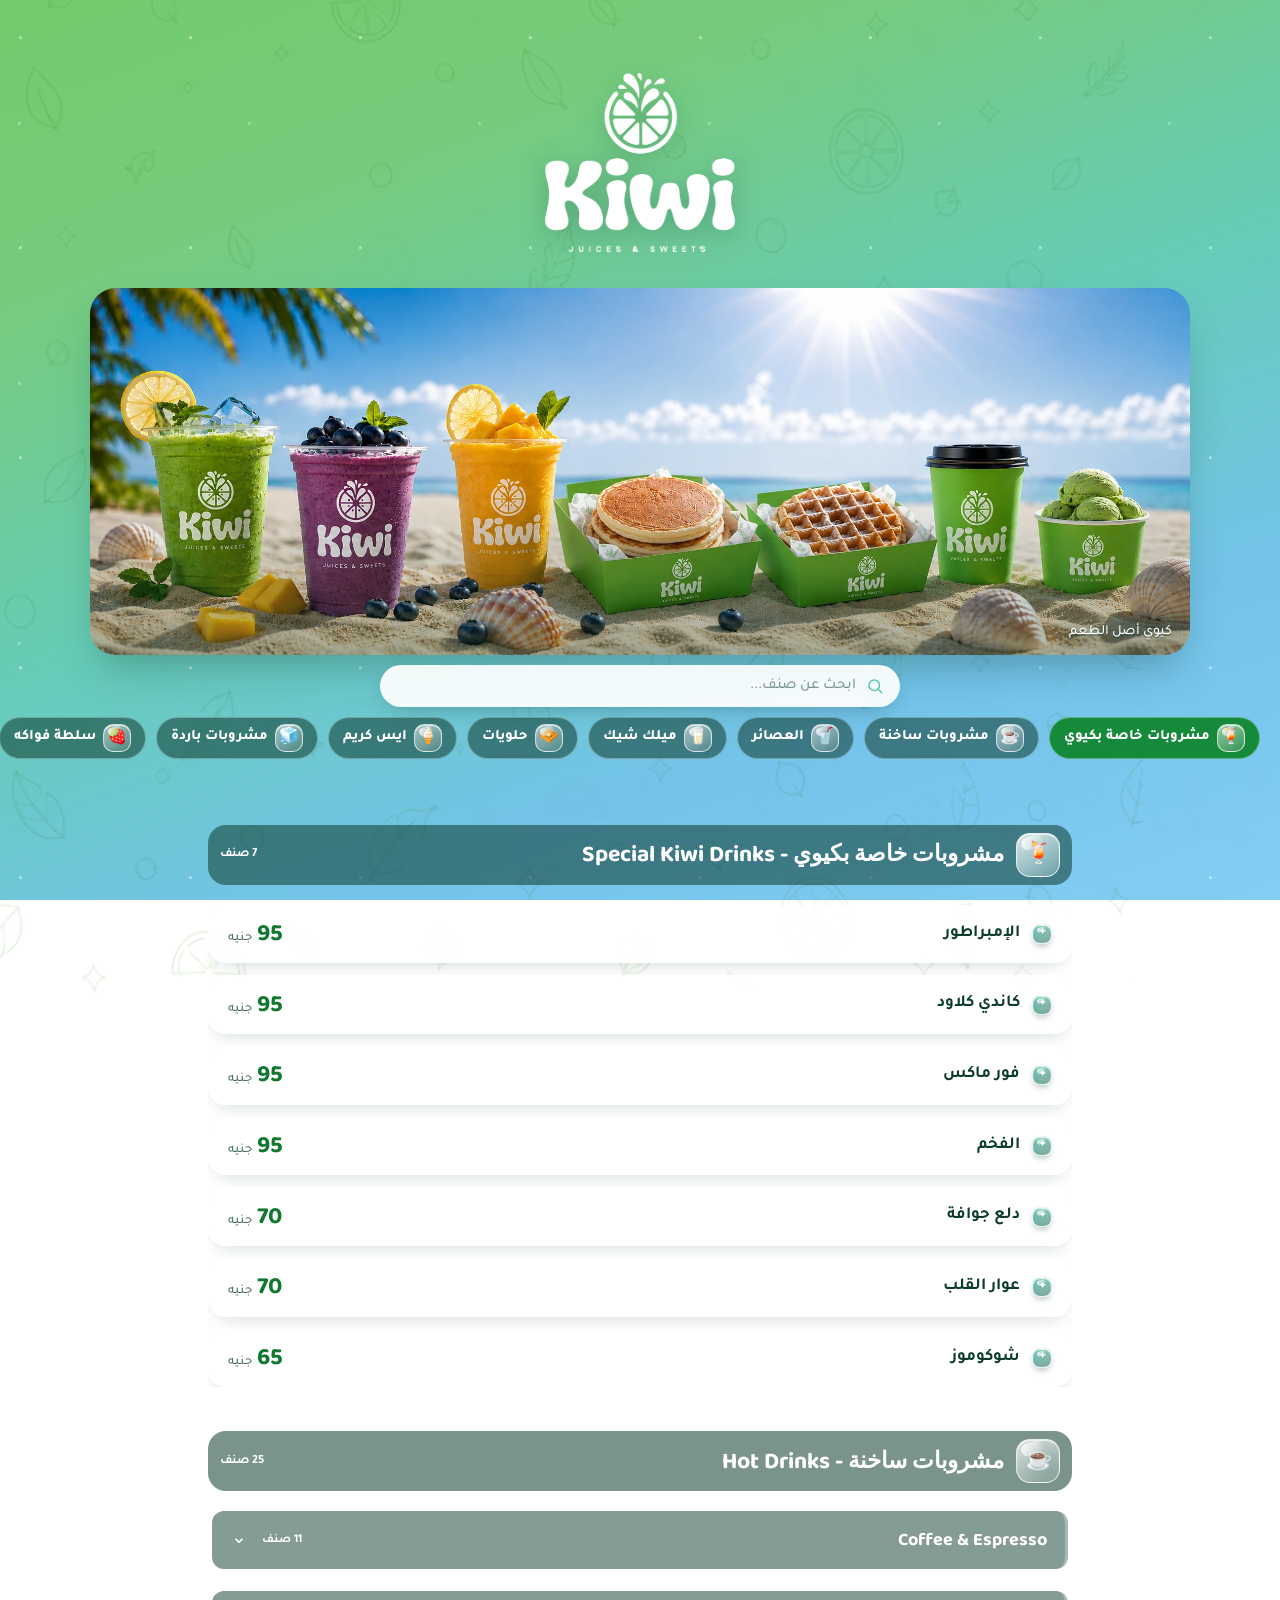
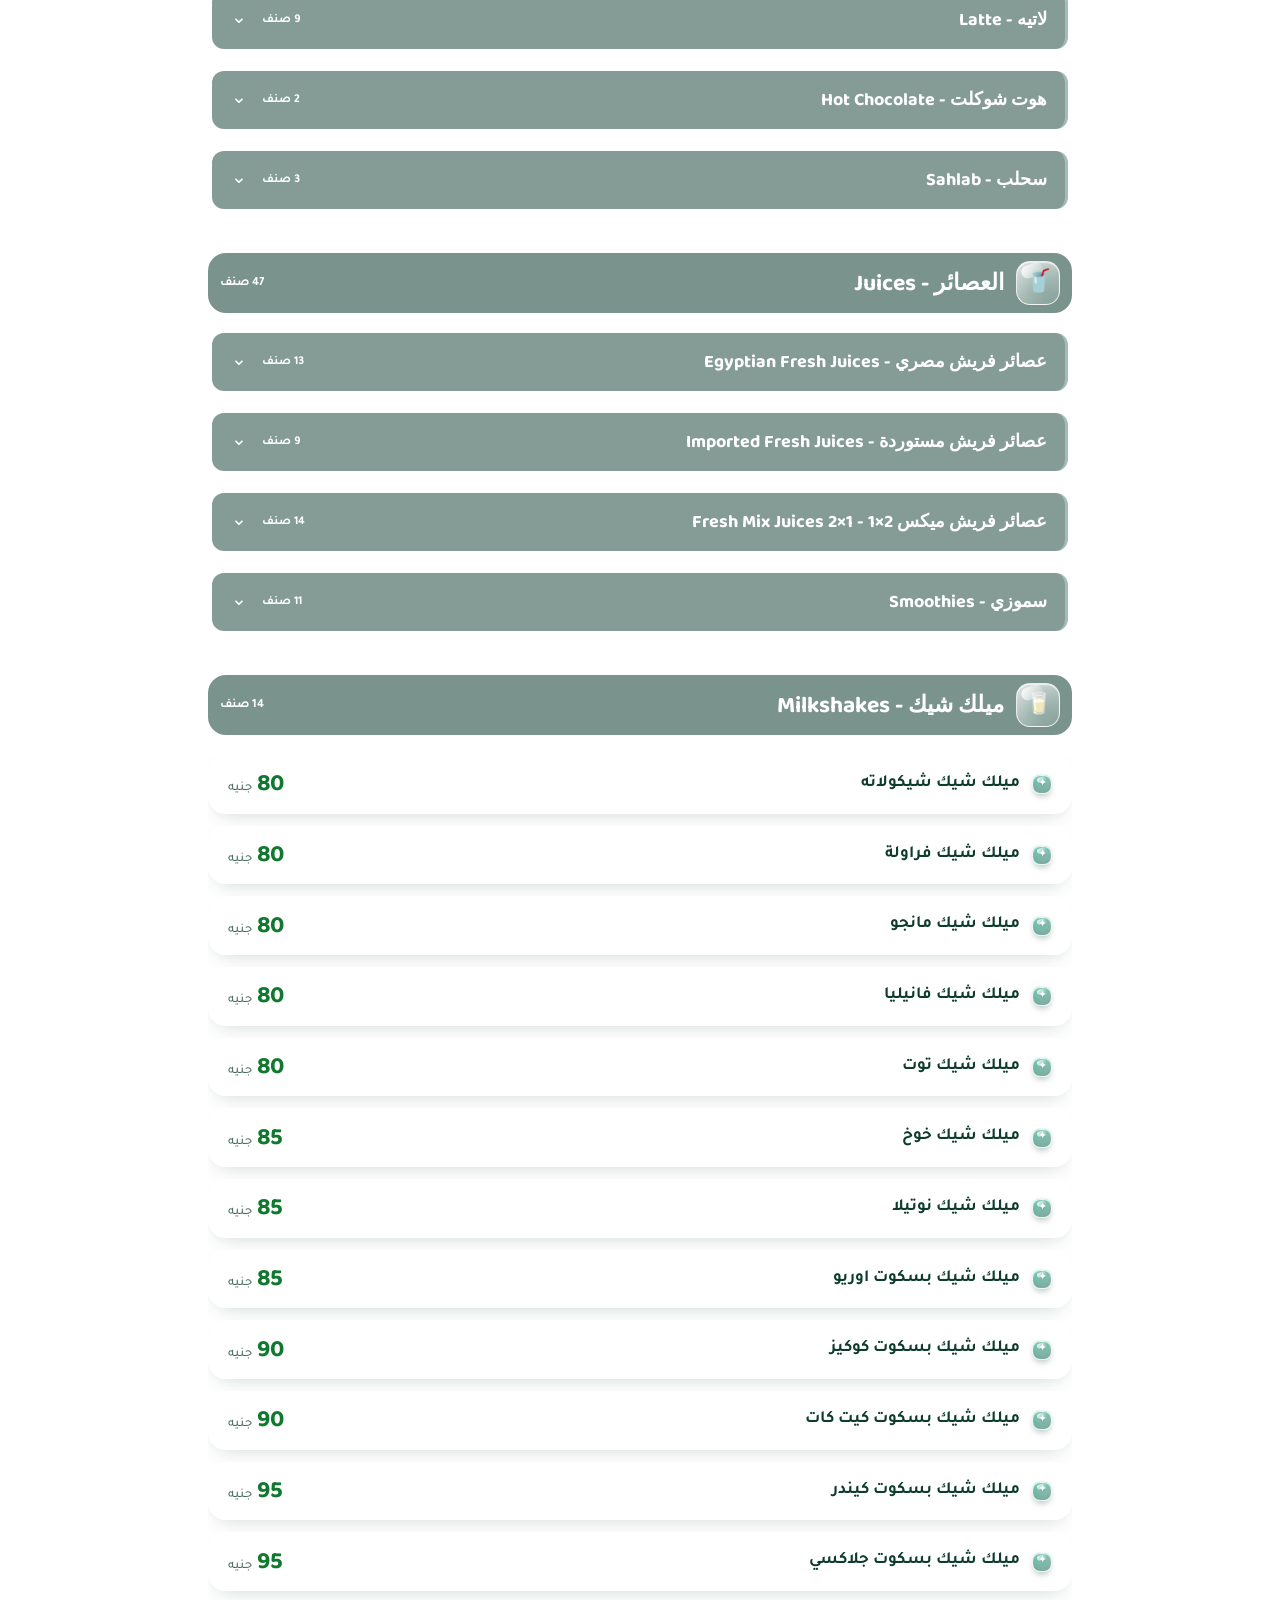
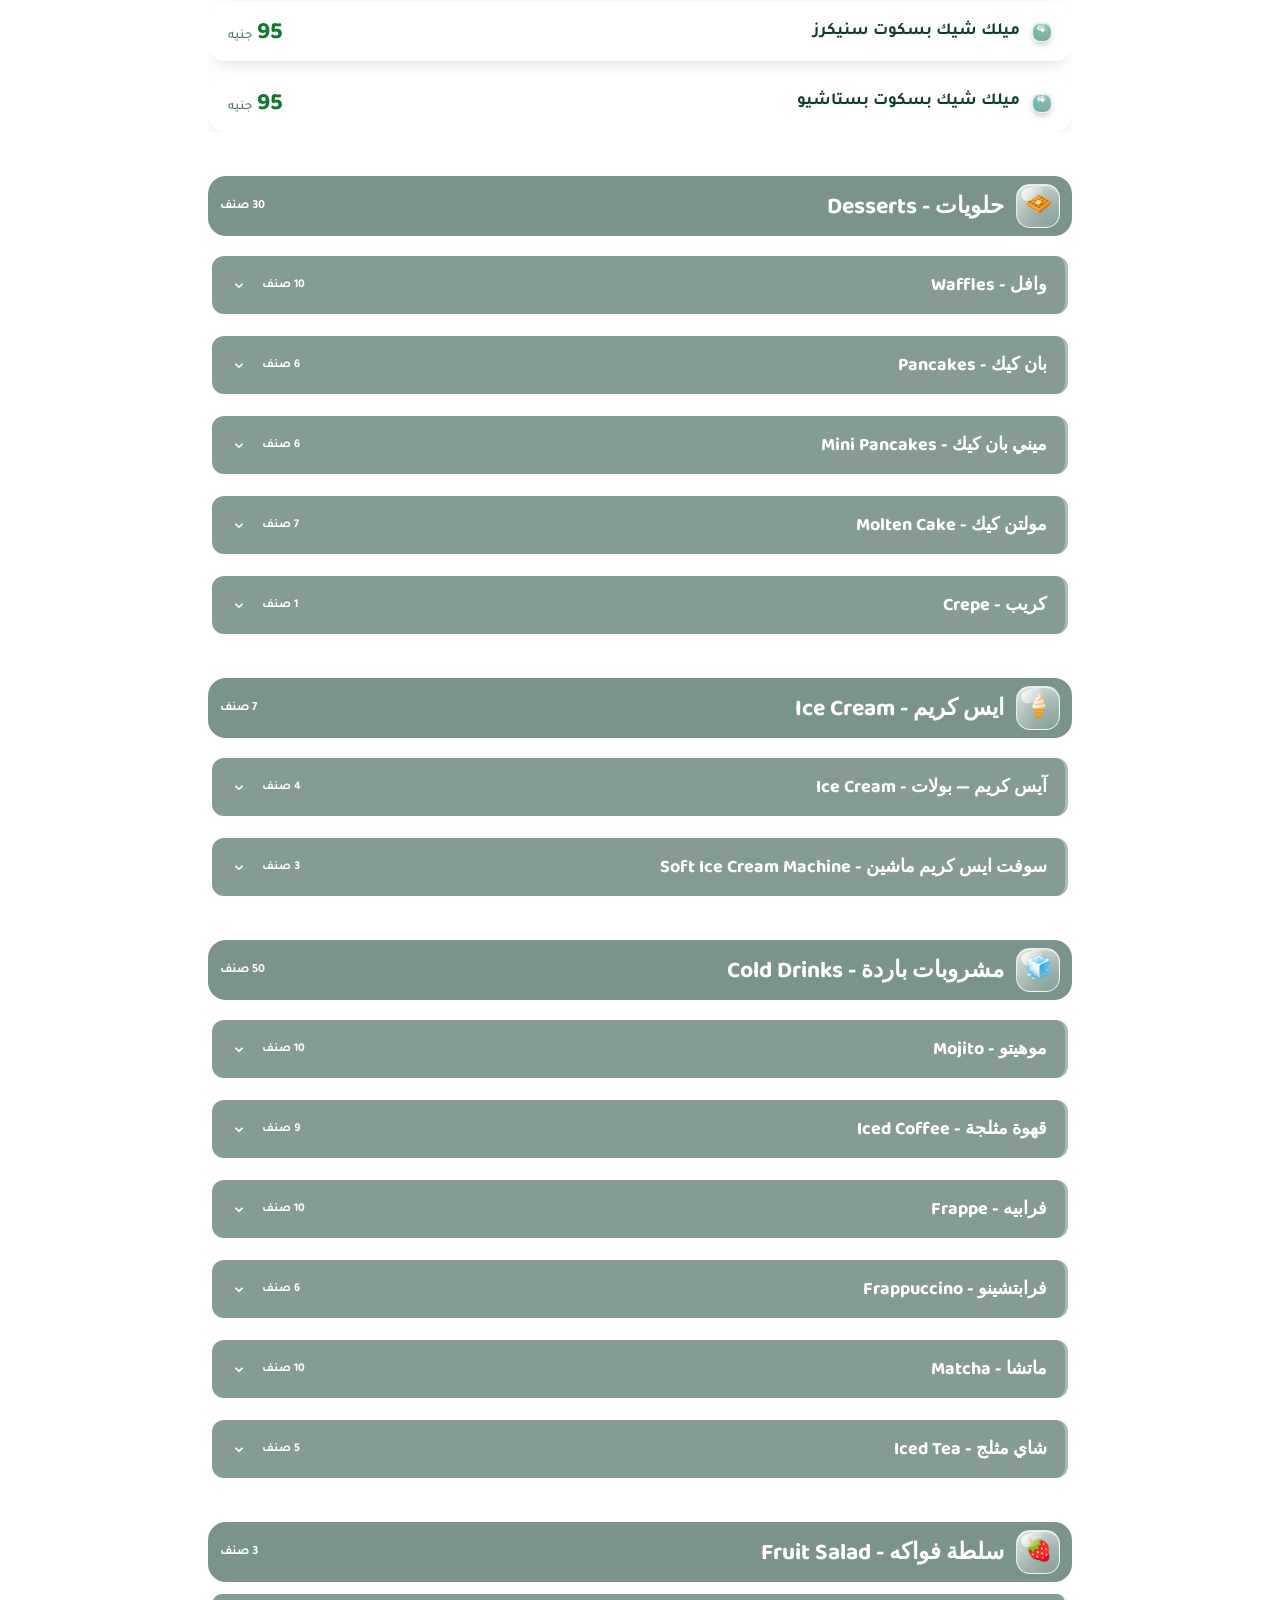
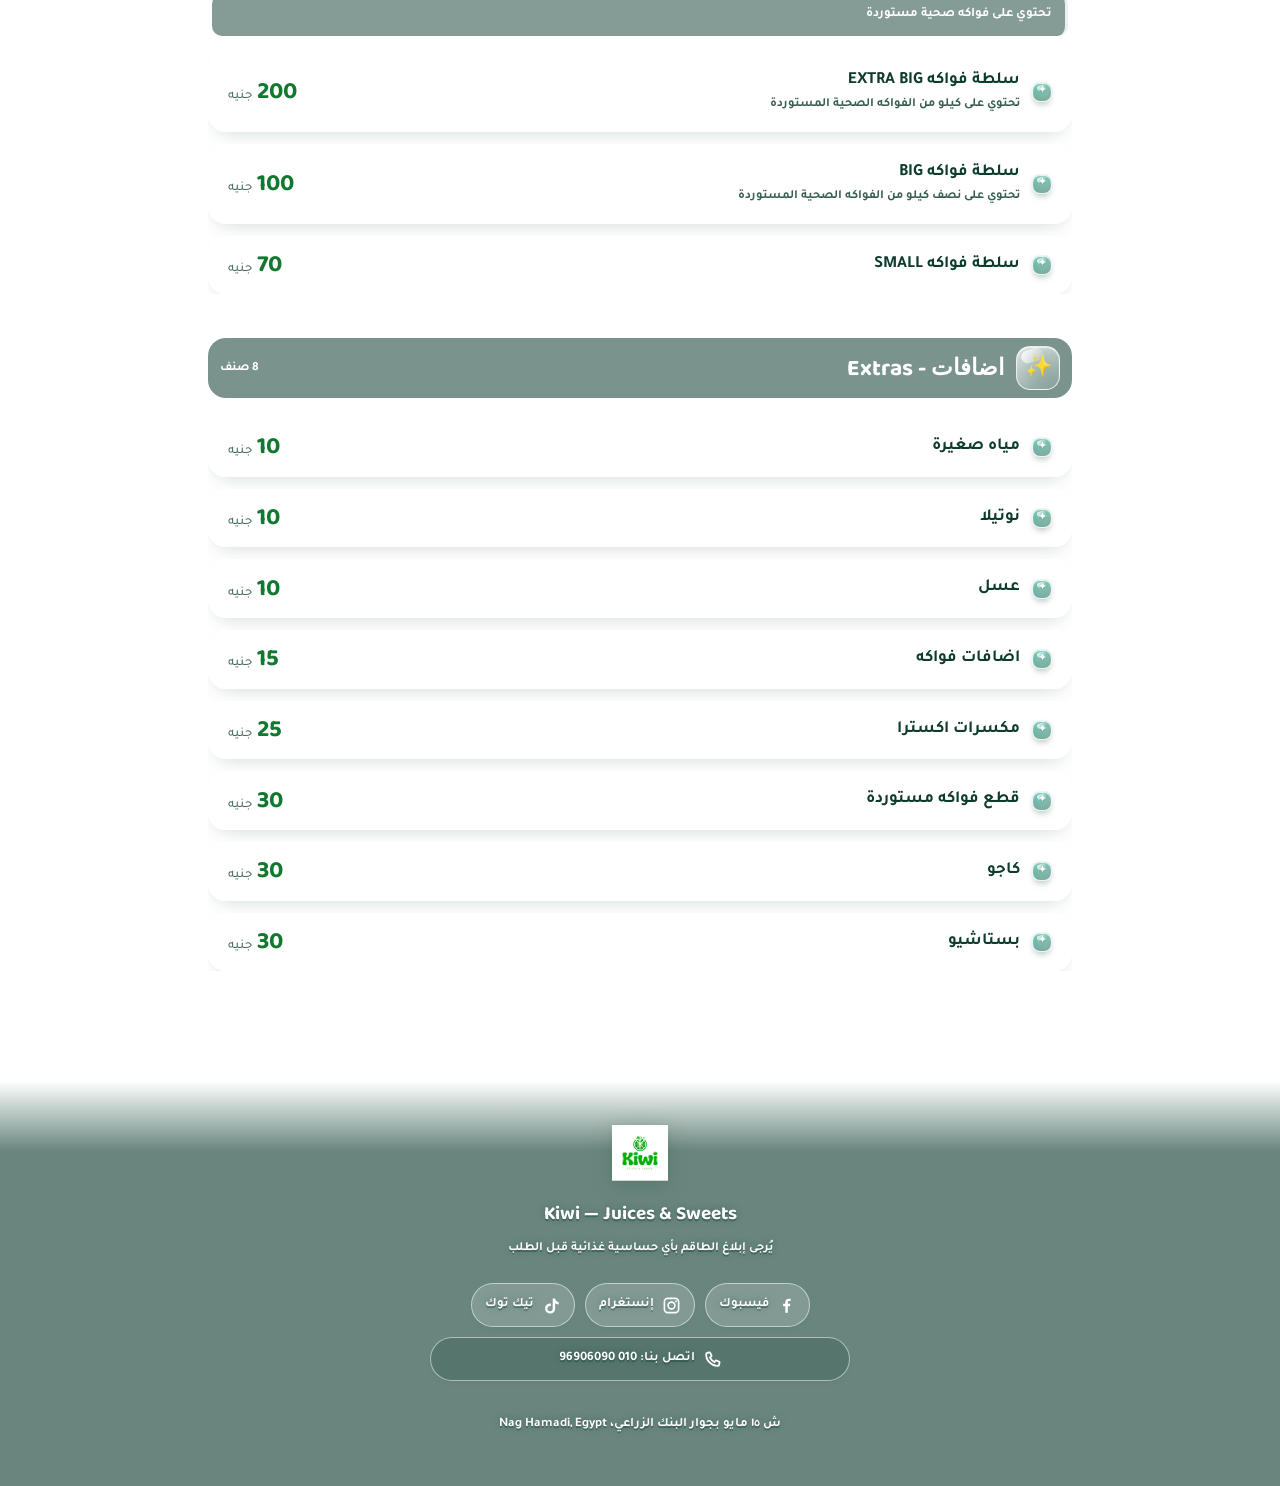
